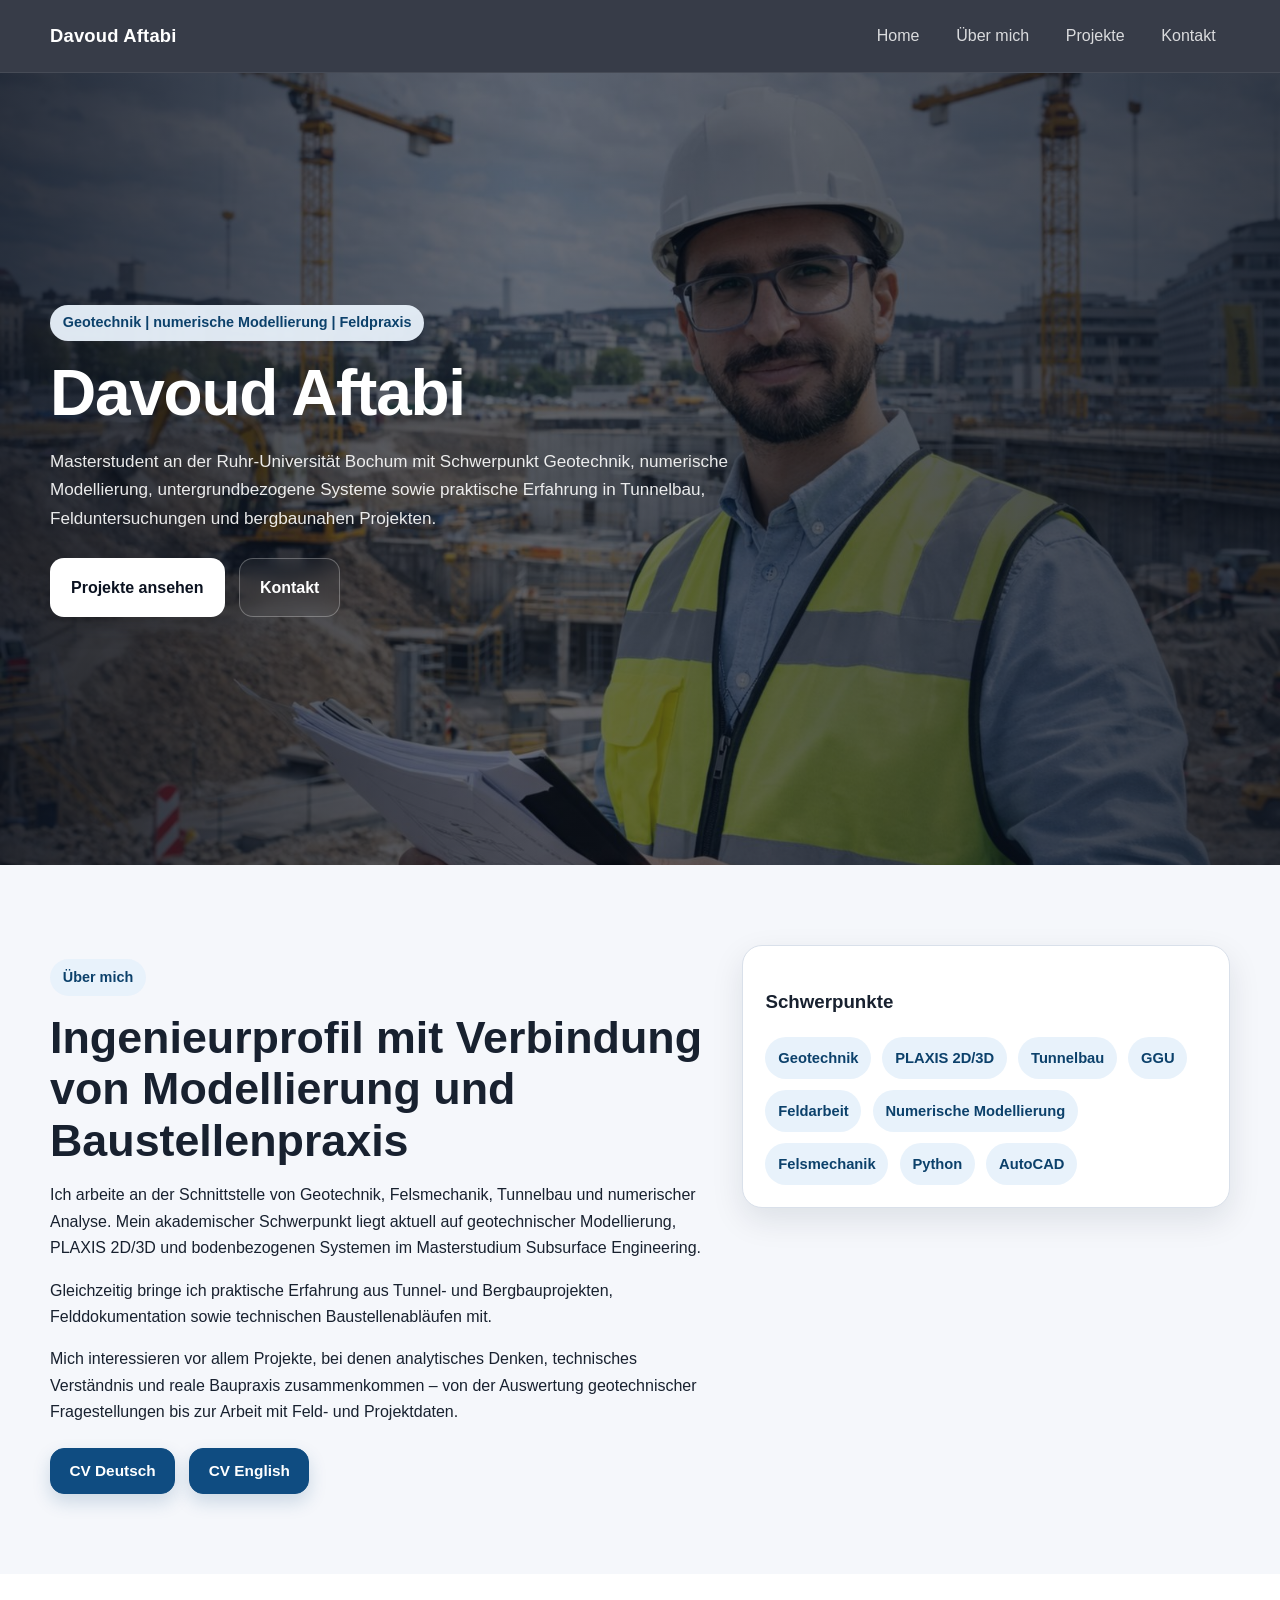
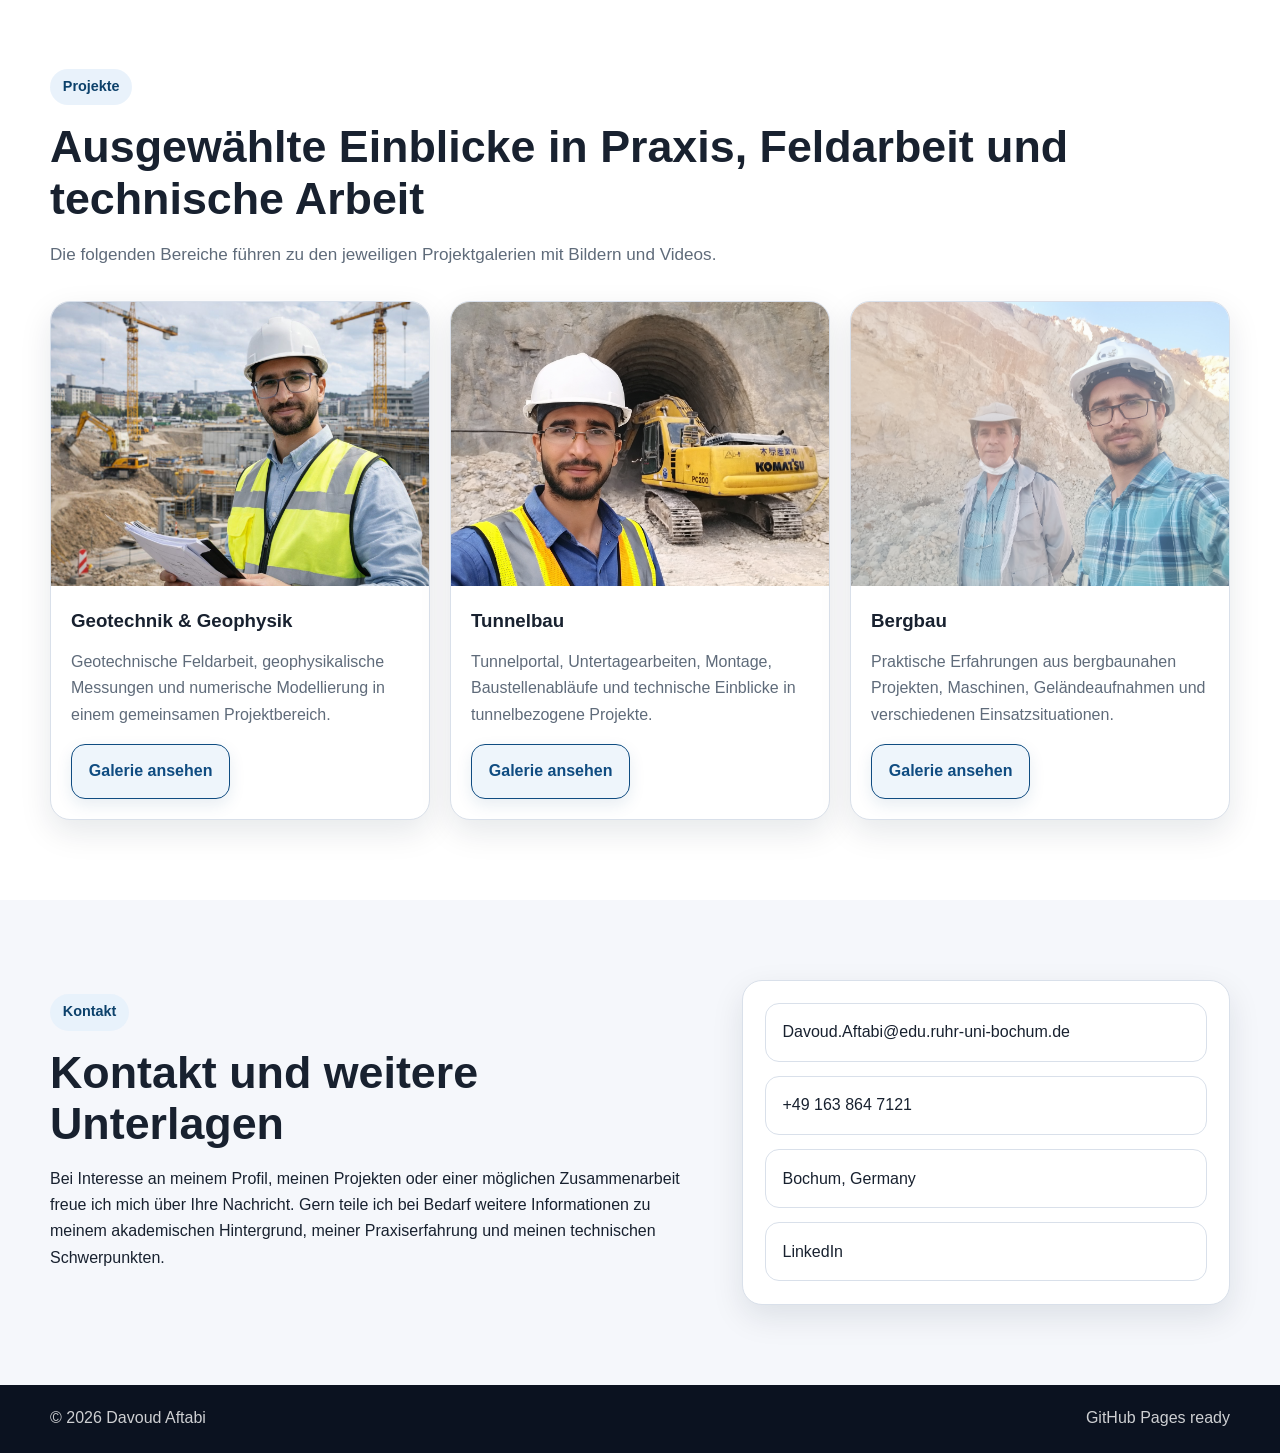
==== index.html @ d7c16910 "Update index.html" ====
<!DOCTYPE html>
<html lang="de">
<head>
  <meta charset="UTF-8" />
  <meta name="viewport" content="width=device-width, initial-scale=1.0" />
  <title>Davoud Aftabi | Geotechnik & Projekte</title>
  <meta name="description" content="Persönliche Website von Davoud Aftabi – Geotechnik, numerische Modellierung, Tunnelbau, Feldarbeit und Projekte." />
  <link rel="stylesheet" href="styles.css" />
</head>
<body>
  <header class="site-header">
    <div class="container nav-wrap">
      <a class="brand" href="#home">Davoud Aftabi</a>
      <nav class="nav">
        <a href="#home">Home</a>
        <a href="#about">Über mich</a>
        <a href="#projects">Projekte</a>
        <a href="#contact">Kontakt</a>
      </nav>
    </div>
  </header>

  <main>
    <section id="home" class="hero section">
      <div class="hero-media">
        <video autoplay muted loop playsinline class="hero-video" poster="assets/Images/Geotechnik/G1.jpg">
          <source src="assets/video/hero.mp4" type="video/mp4">
        </video>
        <div class="hero-overlay"></div>
      </div>

      <div class="container hero-grid">
        <div class="hero-content">
          <span class="eyebrow">Geotechnik | numerische Modellierung | Feldpraxis</span>
          <h1>Davoud Aftabi</h1>
          <p class="lead">
            Masterstudent an der Ruhr-Universität Bochum mit Schwerpunkt Geotechnik, numerische Modellierung,
            untergrundbezogene Systeme sowie praktische Erfahrung in Tunnelbau, Felduntersuchungen und bergbaunahen Projekten.
          </p>

          <div class="hero-actions">
            <a class="btn btn-primary" href="#projects">Projekte ansehen</a>
            <a class="btn btn-secondary" href="#contact">Kontakt</a>
          </div>
        </div>
      </div>
    </section>

    <section id="about" class="section muted-section">
      <div class="container two-col">
        <div>
          <p class="section-label">Über mich</p>
          <h2>Ingenieurprofil mit Verbindung von Modellierung und Baustellenpraxis</h2>
          <p>
            Ich arbeite an der Schnittstelle von Geotechnik, Felsmechanik, Tunnelbau und numerischer Analyse.
            Mein akademischer Schwerpunkt liegt aktuell auf geotechnischer Modellierung, PLAXIS 2D/3D und bodenbezogenen
            Systemen im Masterstudium Subsurface Engineering.
          </p>
          <p>
            Gleichzeitig bringe ich praktische Erfahrung aus Tunnel- und Bergbauprojekten, Felddokumentation sowie
            technischen Baustellenabläufen mit.
          </p>
          <p>
            Mich interessieren vor allem Projekte, bei denen analytisches Denken, technisches Verständnis und reale
            Baupraxis zusammenkommen – von der Auswertung geotechnischer Fragestellungen bis zur Arbeit mit Feld- und Projektdaten.
          </p>

          <div class="about-downloads">
            <a class="download-chip" href="assets/CV/Davoud_Aftabi_CV_DE.pdf" download>CV Deutsch</a>
            <a class="download-chip" href="assets/CV/Davoud_Aftabi_CV_EN.pdf" download>CV English</a>
          </div>
        </div>

        <div class="info-card">
          <h3>Schwerpunkte</h3>
          <div class="tags">
            <span>Geotechnik</span>
            <span>PLAXIS 2D/3D</span>
            <span>Tunnelbau</span>
            <span>GGU</span>
            <span>Feldarbeit</span>
            <span>Numerische Modellierung</span>
            <span>Felsmechanik</span>
            <span>Python</span>
            <span>AutoCAD</span>
          </div>
        </div>
      </div>
    </section>

    <section id="projects" class="section">
      <div class="container">
        <p class="section-label">Projekte</p>
        <h2>Ausgewählte Einblicke in Praxis, Feldarbeit und technische Arbeit</h2>
        <p class="section-intro">
          Die folgenden Bereiche führen zu den jeweiligen Projektgalerien mit Bildern und Videos.
        </p>

        <div class="project-grid">
          <article class="project-card">
            <img src="assets/Images/Geotechnik/G1.jpg" alt="Geotechnik und geophysikalische Feldarbeit" />
            <div class="project-body">
              <h3>Geotechnik & Geophysik</h3>
              <p>
                Geotechnische Feldarbeit, geophysikalische Messungen und numerische Modellierung
                in einem gemeinsamen Projektbereich.
              </p>
              <a class="project-link-btn" href="gallery-geotechnik.html">Galerie ansehen</a>
            </div>
          </article>

          <article class="project-card">
            <img src="assets/Images/Tunnel/T0.jpg" alt="Tunnel- und Baustellenpraxis" />
            <div class="project-body">
              <h3>Tunnelbau</h3>
              <p>
                Tunnelportal, Untertagearbeiten, Montage, Baustellenabläufe
                und technische Einblicke in tunnelbezogene Projekte.
              </p>
              <a class="project-link-btn" href="gallery-tunnel.html">Galerie ansehen</a>
            </div>
          </article>

          <article class="project-card">
            <img src="assets/Images/Mining/M1.jpg" alt="Bergbauprojekte und Tagebau" />
            <div class="project-body">
              <h3>Bergbau</h3>
              <p>
                Praktische Erfahrungen aus bergbaunahen Projekten, Maschinen,
                Geländeaufnahmen und verschiedenen Einsatzsituationen.
              </p>
              <a class="project-link-btn" href="gallery-mining.html">Galerie ansehen</a>
            </div>
          </article>
        </div>
      </div>
    </section>

    <section id="contact" class="section muted-section">
      <div class="container contact-grid">
        <div>
          <p class="section-label">Kontakt</p>
          <h2>Kontakt und weitere Unterlagen</h2>
          <p>
            Bei Interesse an meinem Profil, meinen Projekten oder einer möglichen Zusammenarbeit freue ich mich über Ihre Nachricht.
            Gern teile ich bei Bedarf weitere Informationen zu meinem akademischen Hintergrund, meiner Praxiserfahrung
            und meinen technischen Schwerpunkten.
          </p>
        </div>

        <div class="contact-card">
          <a href="mailto:Davoud.Aftabi@edu.ruhr-uni-bochum.de">Davoud.Aftabi@edu.ruhr-uni-bochum.de</a>
          <a href="tel:+491638647121">+49 163 864 7121</a>
          <span>Bochum, Germany</span>
          <a href="https://www.linkedin.com/in/davoud-aftabi-1449a4250/" target="_blank" rel="noopener noreferrer">LinkedIn</a>
        </div>
      </div>
    </section>
  </main>

  <footer class="site-footer">
    <div class="container footer-wrap">
      <span>© 2026 Davoud Aftabi</span>
      <span>GitHub Pages ready</span>
    </div>
  </footer>
</body>
</html>
---- styles.css ----
:root {
  --bg: #0b1220;
  --surface: #ffffff;
  --surface-2: #f5f7fb;
  --text: #18212f;
  --muted: #5f6b7a;
  --line: #d9e0ea;
  --primary: #125a94;
  --primary-dark: #0c416b;
  --accent: #e8f2fb;
  --shadow: 0 12px 32px rgba(14, 29, 52, 0.10);
  --radius: 20px;
  --max: 1180px;
}

* {
  box-sizing: border-box;
}

html {
  scroll-behavior: smooth;
}

body {
  margin: 0;
  font-family: Arial, Helvetica, sans-serif;
  color: var(--text);
  background: #ffffff;
  line-height: 1.65;
}

a {
  text-decoration: none;
  color: inherit;
}

img,
video {
  display: block;
  width: 100%;
  height: auto;
}

.container {
  width: min(var(--max), calc(100% - 2rem));
  margin: 0 auto;
}

.section {
  padding: 5rem 0;
}

/* Header */
.site-header {
  position: sticky;
  top: 0;
  z-index: 100;
  background: rgba(11, 18, 32, 0.82);
  backdrop-filter: blur(10px);
  border-bottom: 1px solid rgba(255, 255, 255, 0.08);
}

.nav-wrap {
  min-height: 72px;
  display: flex;
  align-items: center;
  justify-content: space-between;
  gap: 1rem;
}

.brand {
  color: #ffffff;
  font-weight: 700;
  font-size: 1.15rem;
  letter-spacing: 0.2px;
}

.nav {
  display: flex;
  gap: 0.5rem;
  flex-wrap: wrap;
}

.nav a {
  color: rgba(255, 255, 255, 0.82);
  padding: 0.6rem 0.9rem;
  border-radius: 999px;
  transition: 0.2s ease;
}

.nav a:hover {
  background: rgba(255, 255, 255, 0.12);
  color: #fff;
}

/* Hero */
.hero {
  position: relative;
  min-height: 88vh;
  display: flex;
  align-items: center;
  overflow: hidden;
  color: #fff;
  background: #0b1220;
}

.hero-media {
  position: absolute;
  inset: 0;
  z-index: 0;
}

.hero-video {
  width: 100%;
  height: 100%;
  object-fit: cover;
}

.hero-overlay {
  position: absolute;
  inset: 0;
  background: linear-gradient(
    90deg,
    rgba(7, 14, 27, 0.82) 0%,
    rgba(7, 14, 27, 0.58) 42%,
    rgba(7, 14, 27, 0.78) 100%
  );
}

.hero-grid {
  position: relative;
  z-index: 2;
  display: grid;
  grid-template-columns: minmax(0, 760px);
  gap: 2rem;
  align-items: center;
  padding: 5rem 0;
}

.hero-content {
  max-width: 760px;
}

.eyebrow,
.section-label {
  display: inline-block;
  margin-bottom: 1rem;
  padding: 0.4rem 0.8rem;
  border-radius: 999px;
  background: rgba(232, 242, 251, 0.95);
  color: var(--primary-dark);
  font-size: 0.9rem;
  font-weight: 700;
}

.hero h1,
.section h2 {
  margin: 0 0 1rem;
  line-height: 1.15;
}

.hero h1 {
  font-size: clamp(2.4rem, 5vw, 4.4rem);
  letter-spacing: -0.02em;
}

.section h2 {
  font-size: clamp(1.8rem, 4vw, 2.8rem);
}

.lead,
.section-intro {
  font-size: 1.07rem;
  max-width: 760px;
}

.hero .lead {
  color: rgba(255, 255, 255, 0.9);
  max-width: 720px;
}

.hero-actions {
  display: flex;
  gap: 0.9rem;
  flex-wrap: wrap;
  margin: 1.6rem 0 1rem;
}

.btn {
  display: inline-flex;
  align-items: center;
  justify-content: center;
  padding: 0.95rem 1.25rem;
  border-radius: 14px;
  font-weight: 700;
  border: 1px solid transparent;
  transition: 0.22s ease;
}

.btn-primary {
  background: #fff;
  color: var(--bg);
  box-shadow: 0 8px 24px rgba(0, 0, 0, 0.18);
}

.btn-primary:hover {
  transform: translateY(-1px);
}

.btn-secondary {
  background: rgba(255, 255, 255, 0.04);
  color: #fff;
  border-color: rgba(255, 255, 255, 0.28);
  backdrop-filter: blur(8px);
}

.btn-secondary:hover {
  background: rgba(255, 255, 255, 0.12);
}

/* About downloads */
.about-downloads {
  display: flex;
  gap: 0.9rem;
  flex-wrap: wrap;
  margin-top: 1.4rem;
}

.download-chip {
  display: inline-flex;
  align-items: center;
  justify-content: center;
  padding: 0.9rem 1.15rem;
  border-radius: 14px;
  border: 1px solid #0f4c81;
  background: #0f4c81;
  color: #ffffff;
  font-weight: 700;
  font-size: 0.96rem;
  line-height: 1;
  transition: 0.22s ease;
  box-shadow: 0 8px 18px rgba(15, 76, 129, 0.18);
}

.download-chip:hover {
  background: #0b3559;
  border-color: #0b3559;
  color: #ffffff;
  transform: translateY(-1px);
}

/* Shared cards */
.info-card,
.project-card,
.contact-card,
.gallery-page-grid figure {
  background: var(--surface);
  border: 1px solid var(--line);
  border-radius: var(--radius);
  box-shadow: var(--shadow);
}

/* Content sections */
.muted-section {
  background: var(--surface-2);
}

.two-col,
.contact-grid {
  display: grid;
  grid-template-columns: 1.15fr 0.85fr;
  gap: 2rem;
  align-items: start;
}

.info-card,
.contact-card {
  padding: 1.4rem;
}

.section-intro {
  color: var(--muted);
}

.tags {
  display: flex;
  flex-wrap: wrap;
  gap: 0.7rem;
  margin-top: 1rem;
}

.tags span {
  padding: 0.55rem 0.8rem;
  background: var(--accent);
  color: var(--primary-dark);
  border-radius: 999px;
  font-weight: 700;
  font-size: 0.92rem;
}

/* Projects */
.project-grid {
  display: grid;
  grid-template-columns: repeat(3, 1fr);
  gap: 1.25rem;
  margin-top: 2rem;
}

.project-card {
  overflow: hidden;
}

.project-card img {
  aspect-ratio: 4 / 3;
  object-fit: cover;
}

.project-body {
  padding: 1.25rem;
}

.project-body h3 {
  margin: 0 0 0.75rem;
}

.project-body p {
  margin: 0 0 1rem;
  color: var(--muted);
}

.project-link-btn {
  display: inline-flex;
  align-items: center;
  justify-content: center;
  min-width: 150px;
  padding: 0.82rem 1.05rem;
  border-radius: 14px;
  border: 1px solid #0f4c81;
  background: #eef5fb;
  color: #0f4c81;
  font-weight: 700;
  transition: 0.22s ease;
  box-shadow: 0 6px 16px rgba(15, 76, 129, 0.10);
}

.project-link-btn:hover {
  background: #0f4c81;
  color: #ffffff;
  border-color: #0f4c81;
  transform: translateY(-1px);
}

/* Gallery pages */
.gallery-page-header {
  padding: 3rem 0 1.5rem;
}

.gallery-page-header h2 {
  margin-bottom: 0.8rem;
}

.gallery-page-header > p {
  color: var(--muted);
  max-width: 900px;
  margin-bottom: 1.5rem;
}

.back-link {
  display: inline-flex;
  align-items: center;
  margin-bottom: 1rem;
  color: var(--primary);
  font-weight: 700;
}

.gallery-top-layout {
  display: grid;
  grid-template-columns: 1.05fr 0.95fr;
  gap: 1.5rem;
  align-items: stretch;
  margin-top: 1.5rem;
}

.gallery-intro-text {
  background: linear-gradient(180deg, #ffffff 0%, #fbfdff 100%);
  border: 1px solid var(--line);
  border-radius: 20px;
  box-shadow: var(--shadow);
  padding: 1.45rem 1.5rem;
  display: flex;
  flex-direction: column;
  justify-content: center;
}

.gallery-intro-text p {
  margin: 0 0 1rem;
  color: #445166;
  text-align: justify;
  line-height: 1.8;
}

.gallery-intro-text p:last-child {
  margin-bottom: 0;
}

.gallery-page-grid {
  display: grid;
  grid-template-columns: repeat(4, 1fr);
  gap: 1rem;
  padding-bottom: 4rem;
  margin-top: 2rem;
}

.gallery-page-grid figure {
  margin: 0;
  overflow: hidden;
}

.gallery-page-grid img {
  width: 100%;
  aspect-ratio: 4 / 3;
  object-fit: cover;
  display: block;
}

.gallery-page-grid figcaption {
  padding: 0.8rem 0.95rem;
  font-size: 0.94rem;
  color: var(--muted);
}

/* Project videos */
.project-video-wrap {
  margin-top: 0;
}

.project-video-box {
  width: 100%;
  max-width: none;
  margin: 0;
  border-radius: 20px;
  overflow: hidden;
  border: 1px solid var(--line);
  box-shadow: var(--shadow);
  background: #000;
  aspect-ratio: 16 / 9;
  display: flex;
  align-items: center;
  justify-content: center;
}

.project-video-box video {
  width: 100%;
  height: 100%;
  object-fit: contain;
  background: #000;
  display: block;
}

/* Contact */
.contact-card {
  display: grid;
  gap: 0.9rem;
}

.contact-card a,
.contact-card span {
  padding: 0.95rem 1rem;
  border: 1px solid var(--line);
  border-radius: 14px;
  background: #fff;
}

.contact-card a:hover {
  border-color: #bfd0e3;
  background: #f9fbfe;
}

/* Footer */
.site-footer {
  background: var(--bg);
  color: rgba(255, 255, 255, 0.8);
  padding: 1.3rem 0;
}

.footer-wrap {
  display: flex;
  justify-content: space-between;
  gap: 1rem;
  flex-wrap: wrap;
}

/* Responsive */
@media (max-width: 1000px) {
  .project-grid,
  .gallery-page-grid {
    grid-template-columns: 1fr 1fr;
  }

  .two-col,
  .contact-grid,
  .gallery-top-layout {
    grid-template-columns: 1fr;
  }

  .hero {
    min-height: 78vh;
  }
}

@media (max-width: 700px) {
  .nav-wrap {
    padding: 0.8rem 0;
    flex-direction: column;
    align-items: flex-start;
  }

  .nav {
    width: 100%;
  }

  .project-grid,
  .gallery-page-grid {
    grid-template-columns: 1fr;
  }

  .section {
    padding: 4rem 0;
  }

  .hero-grid {
    padding: 4rem 0;
  }

  .hero h1 {
    font-size: clamp(2rem, 9vw, 3rem);
  }

  .btn,
  .download-chip,
  .project-link-btn {
    width: 100%;
  }

  .gallery-intro-text {
    padding: 1.15rem 1.1rem;
  }
}
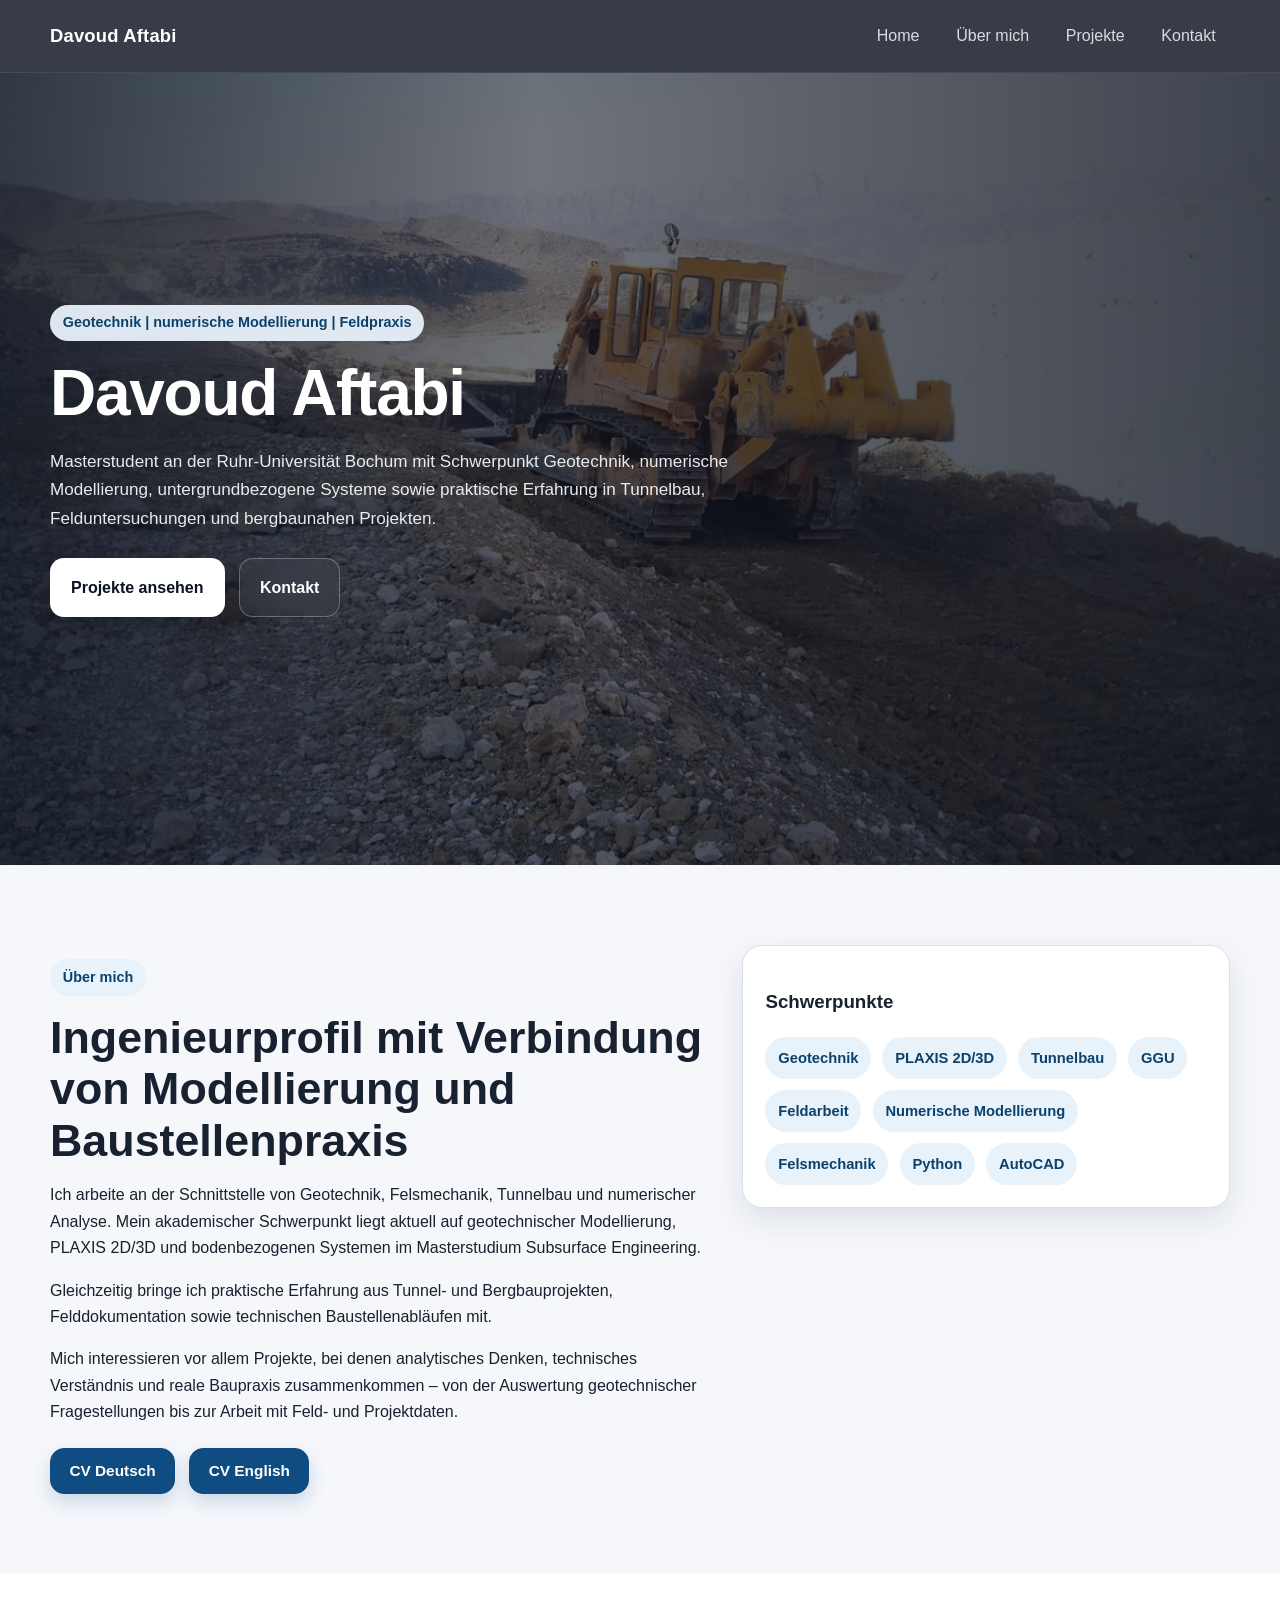
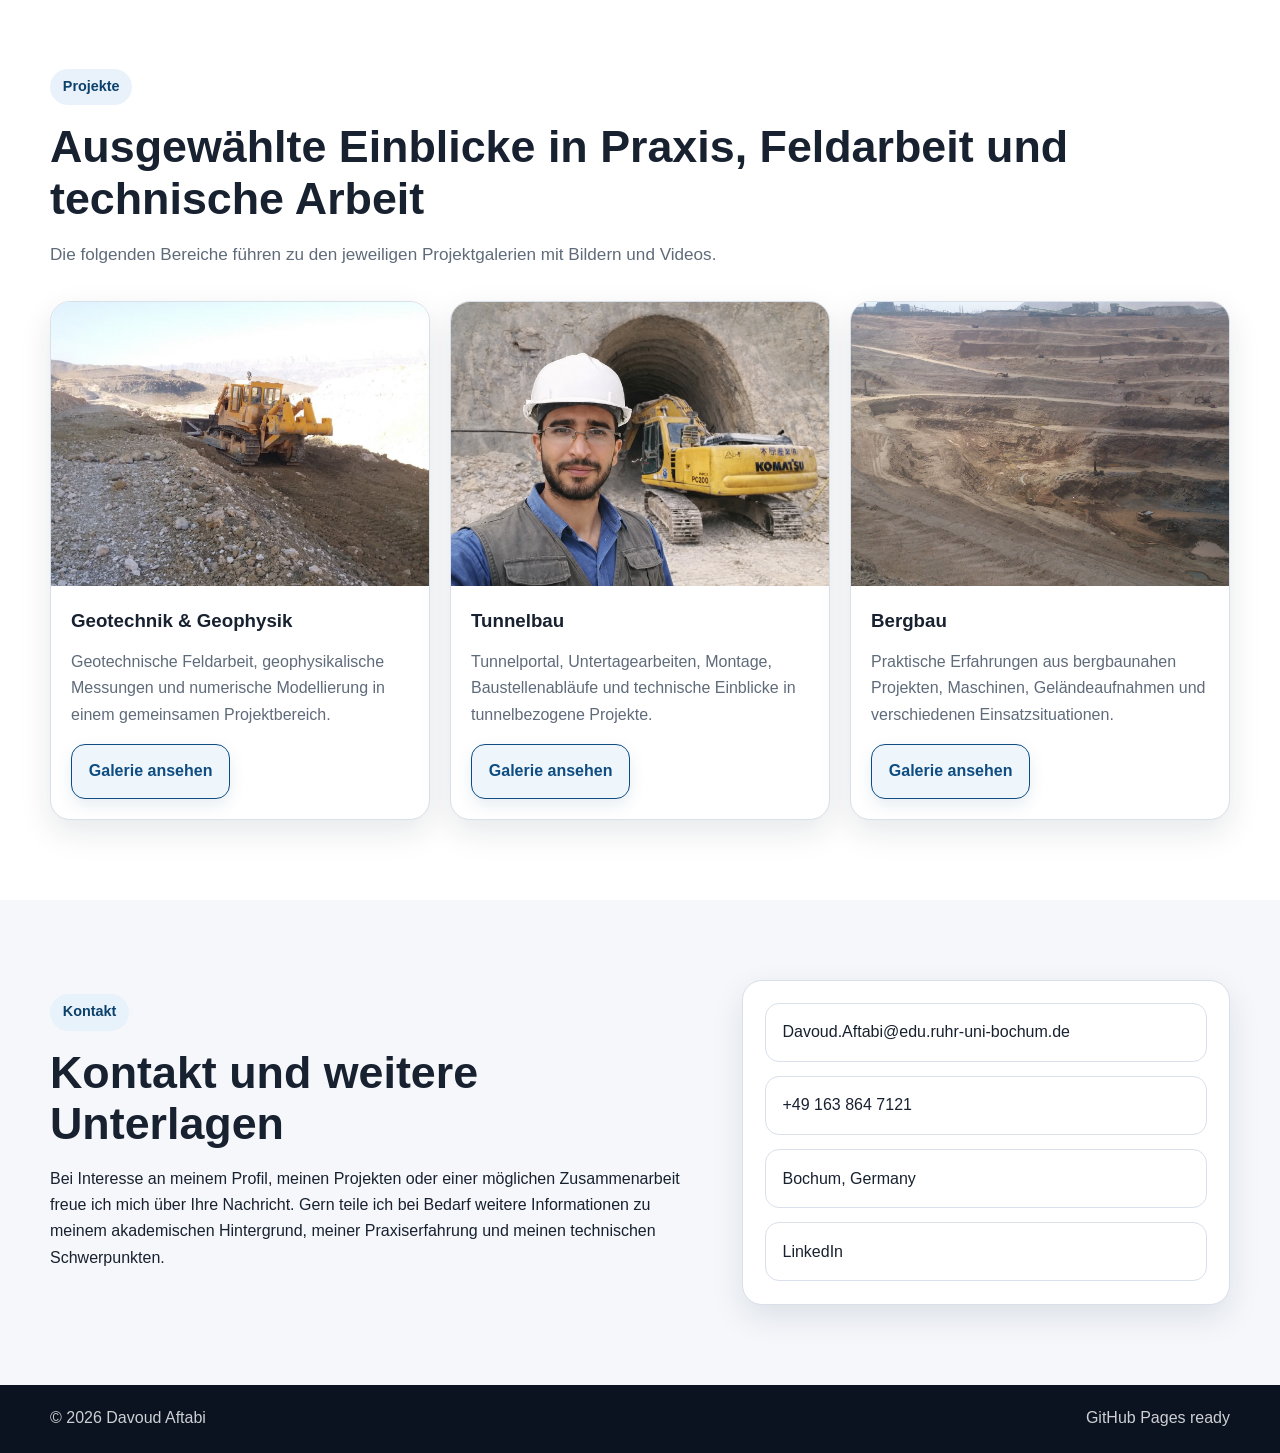
==== commit 83ce7c04: "Update index.html" ====
--- a/index.html
+++ b/index.html
@@ -6,6 +6,16 @@
   <title>Davoud Aftabi | Geotechnik & Projekte</title>
   <meta name="description" content="Persönliche Website von Davoud Aftabi – Geotechnik, numerische Modellierung, Tunnelbau, Feldarbeit und Projekte." />
   <link rel="stylesheet" href="styles.css" />
+  
+  <!-- Google tag (gtag.js) -->
+<script async src="https://www.googletagmanager.com/gtag/js?id=G-QDN2ZKGXJ7"></script>
+<script>
+  window.dataLayer = window.dataLayer || [];
+  function gtag(){dataLayer.push(arguments);}
+  gtag('js', new Date());
+
+  gtag('config', 'G-QDN2ZKGXJ7');
+</script>
 </head>
 <body>
   <header class="site-header">
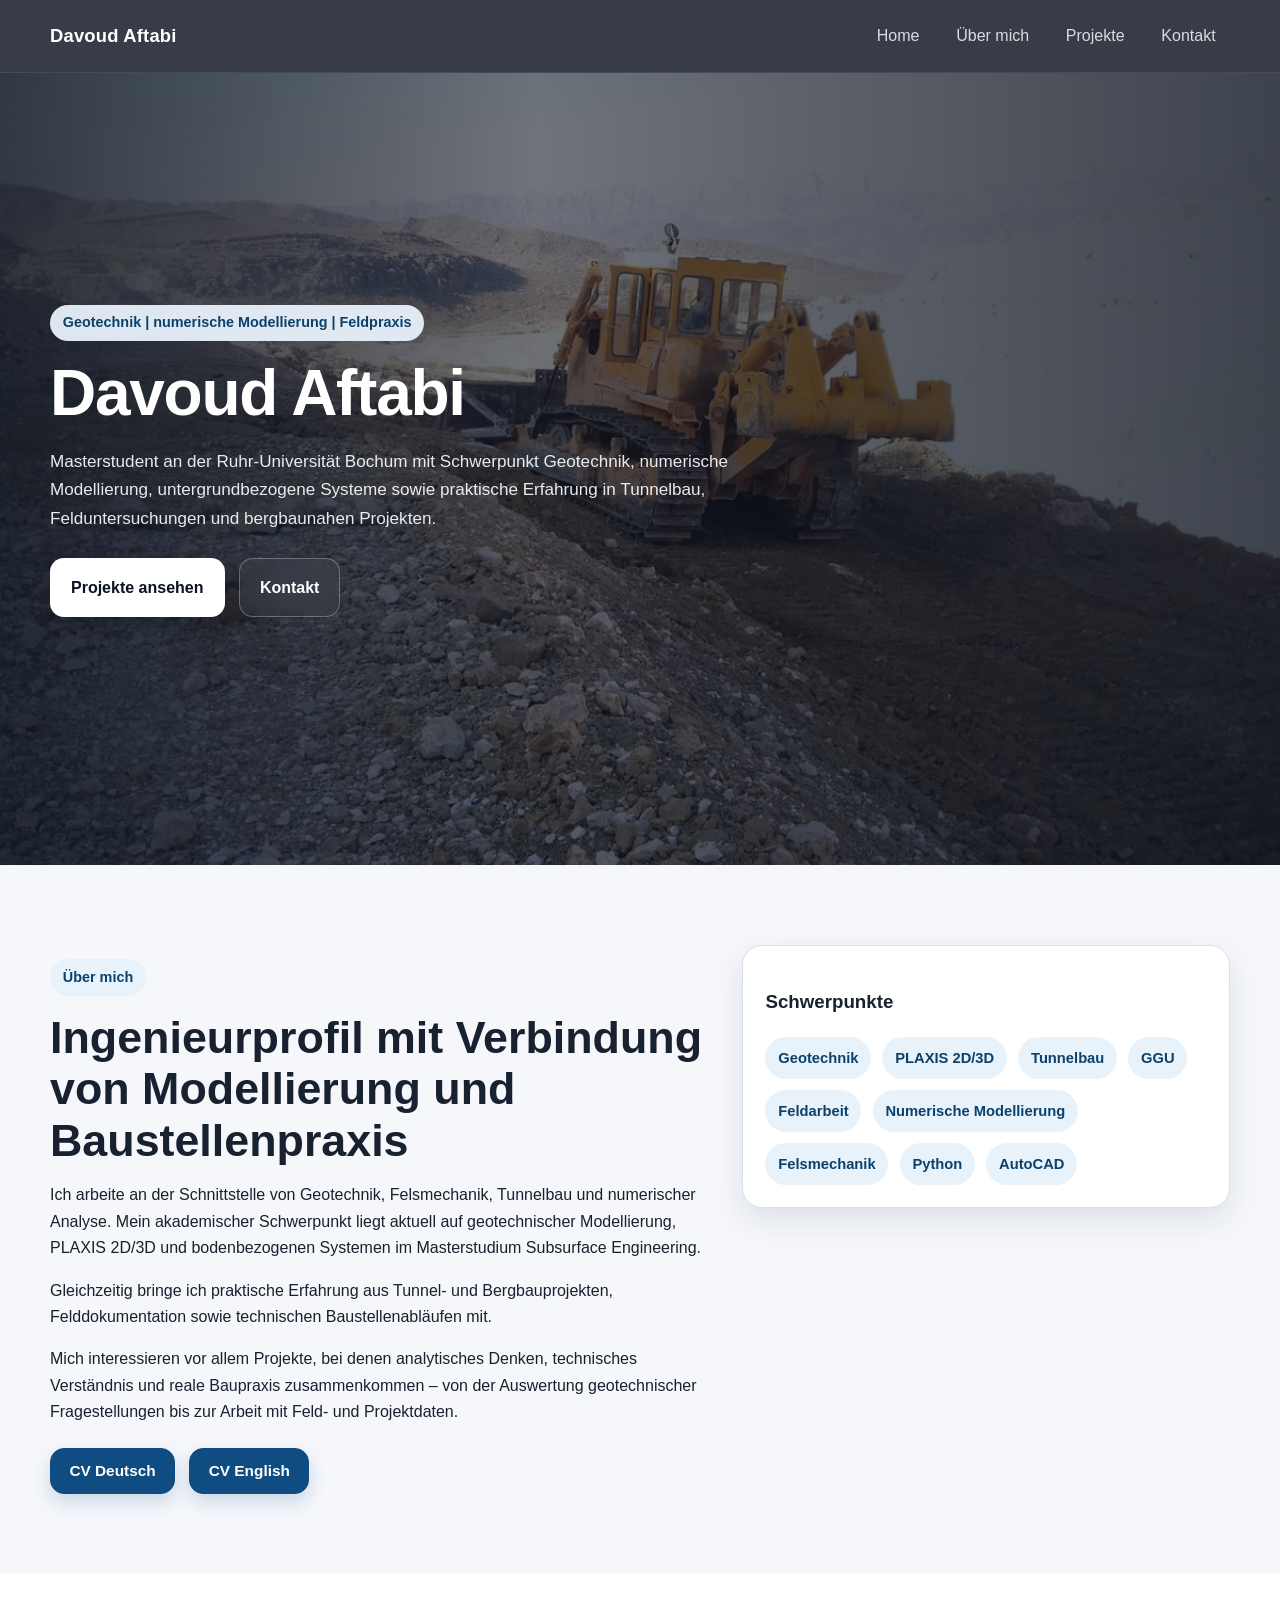
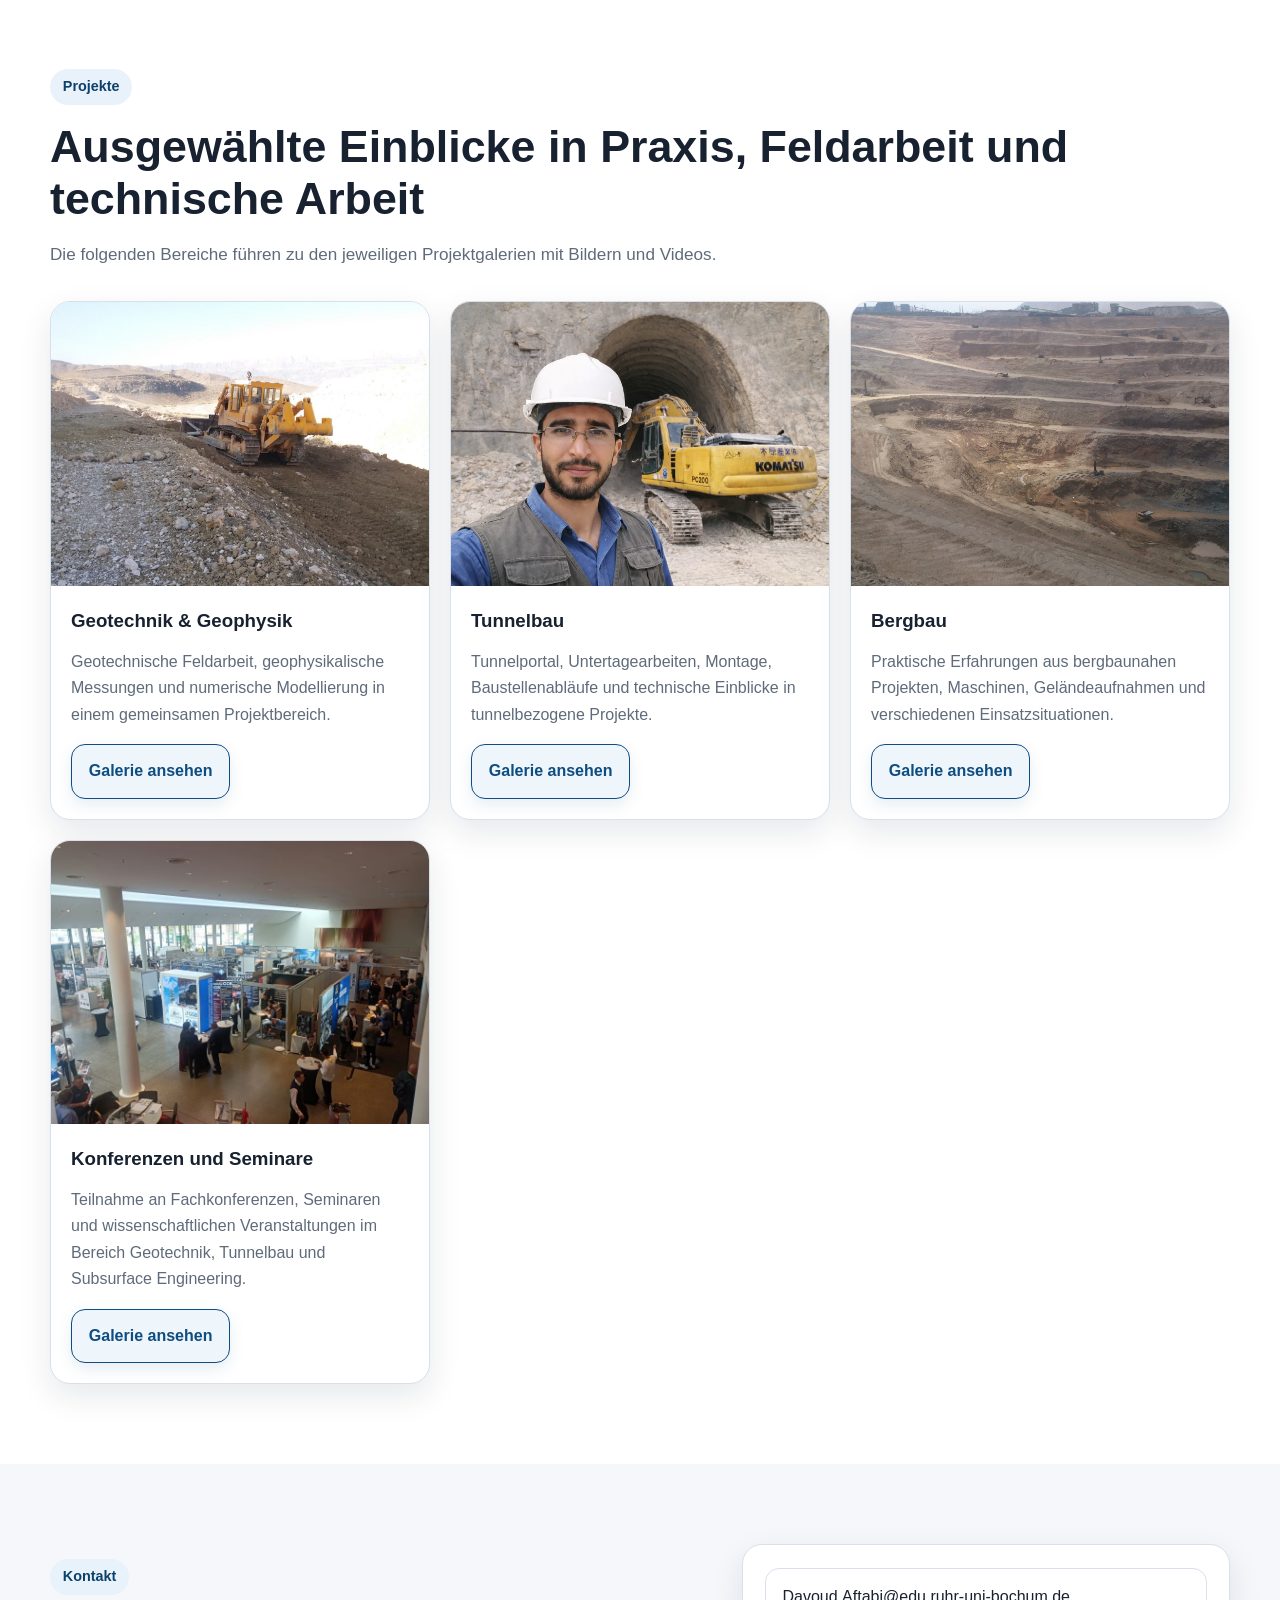
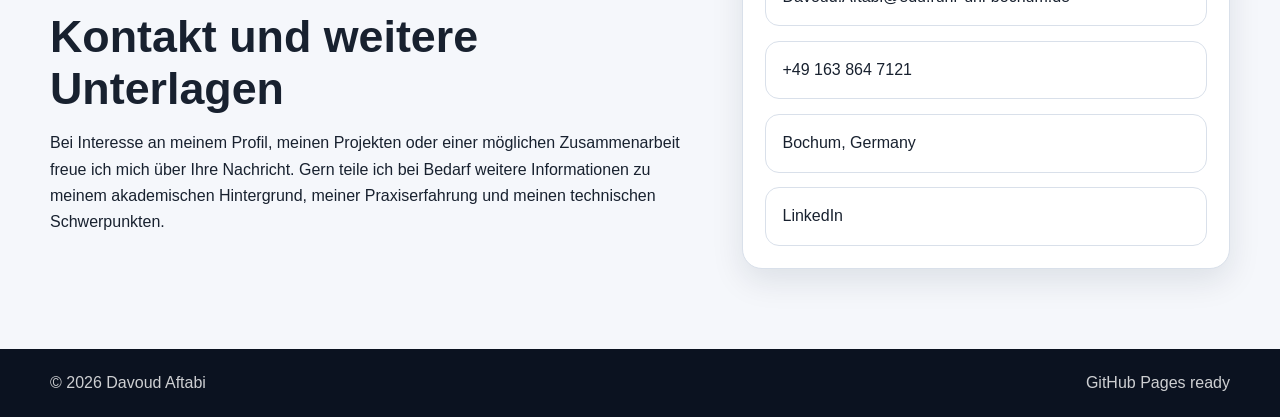
==== commit 84ae11bd: "Update index.html" ====
--- a/index.html
+++ b/index.html
@@ -76,8 +76,8 @@
           </p>
 
           <div class="about-downloads">
-            <a class="download-chip" href="assets/CV/Davoud_Aftabi_CV_DE.pdf" download>CV Deutsch</a>
-            <a class="download-chip" href="assets/CV/Davoud_Aftabi_CV_EN.pdf" download>CV English</a>
+            <a class="download-chip" href="assets/CV/Davoud Aftabi_CV_DE.pdf" download>CV Deutsch</a>
+            <a class="download-chip" href="assets/CV/Davoud Aftabi_CV_EN.pdf" download>CV English</a>
           </div>
         </div>
 
@@ -142,10 +142,19 @@
               <a class="project-link-btn" href="gallery-mining.html">Galerie ansehen</a>
             </div>
           </article>
+         
+          <article class="project-card">
+              <img src="assets/Images/Conferences/Wu2.jpg" alt="Konferenzen und Seminare">
+              <div class="project-body">
+                <h3>Konferenzen und Seminare</h3>
+                <p>Teilnahme an Fachkonferenzen, Seminaren und wissenschaftlichen Veranstaltungen im Bereich Geotechnik, Tunnelbau und Subsurface Engineering.</p>
+                  <a class="project-link-btn" href="gallery-conferences.html">Galerie ansehen</a>
+              </div>
+          </article>
         </div>
       </div>
     </section>
-
+    
     <section id="contact" class="section muted-section">
       <div class="container contact-grid">
         <div>
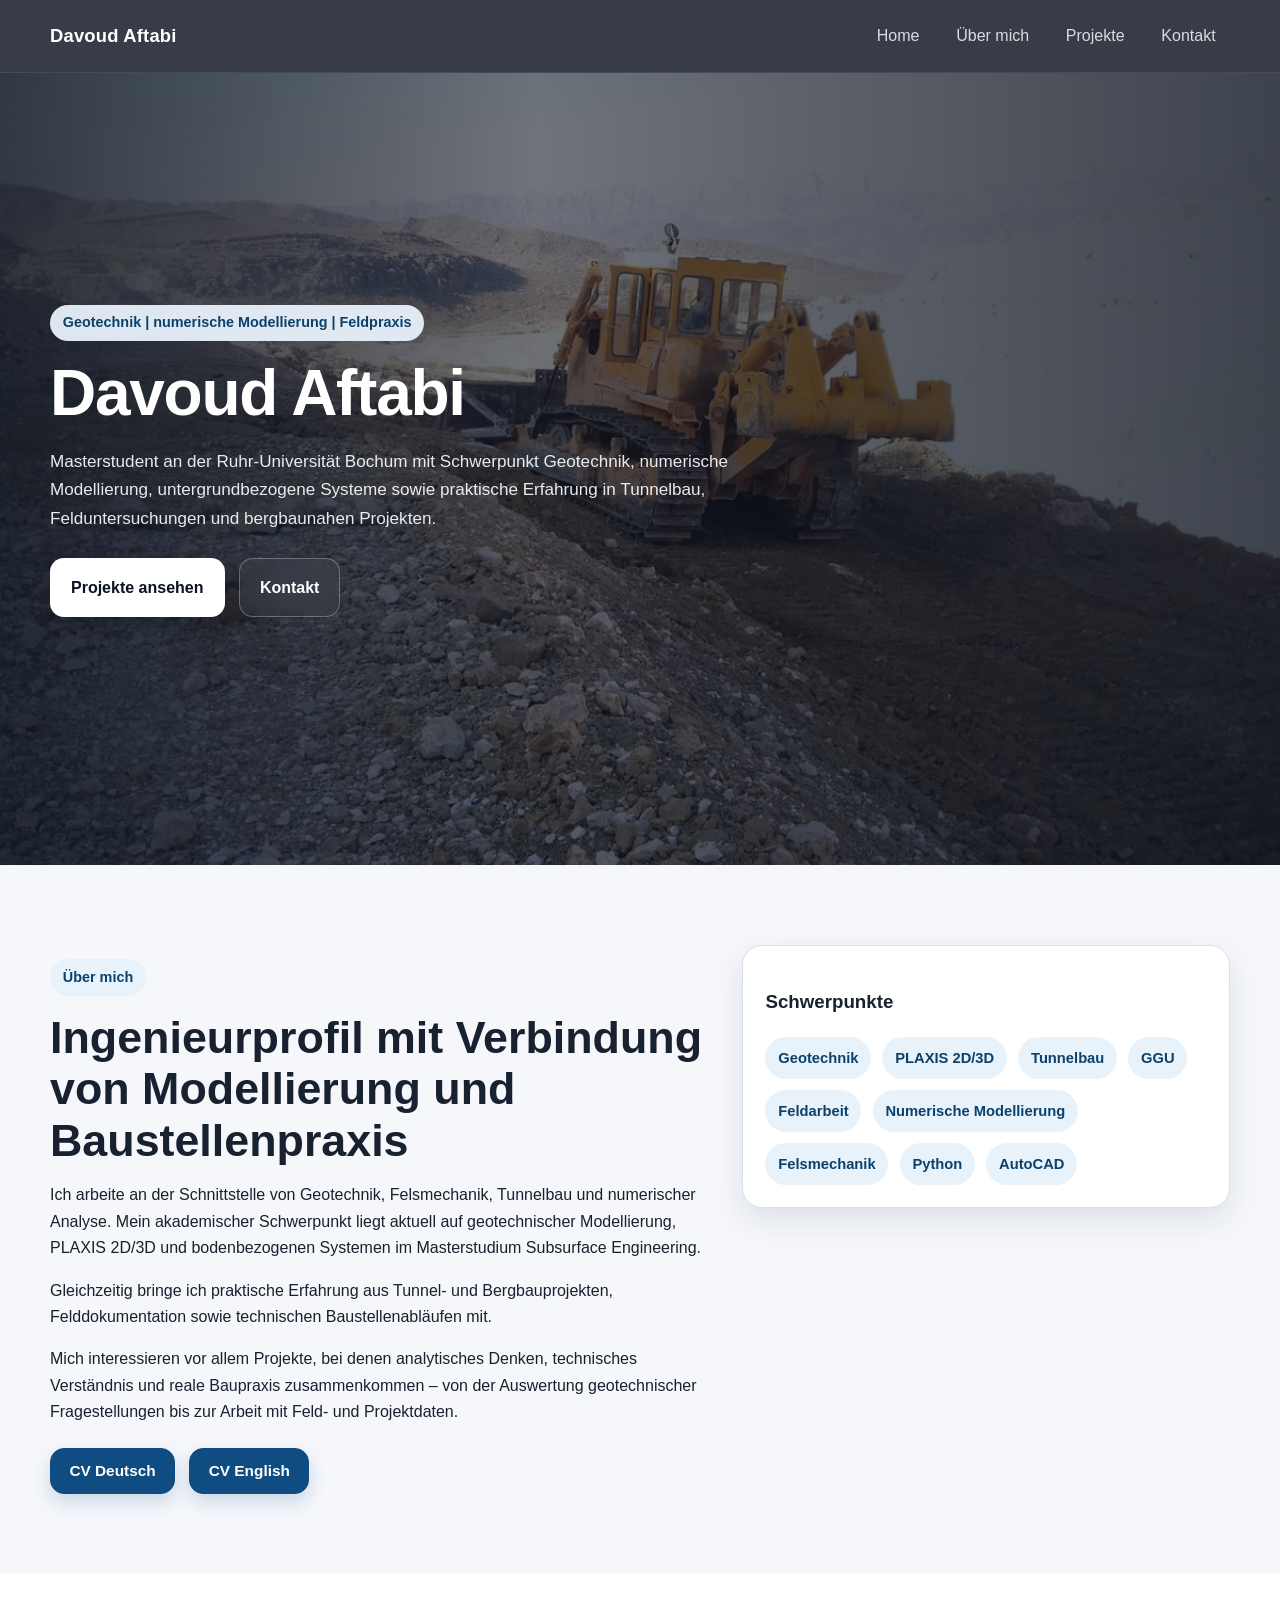
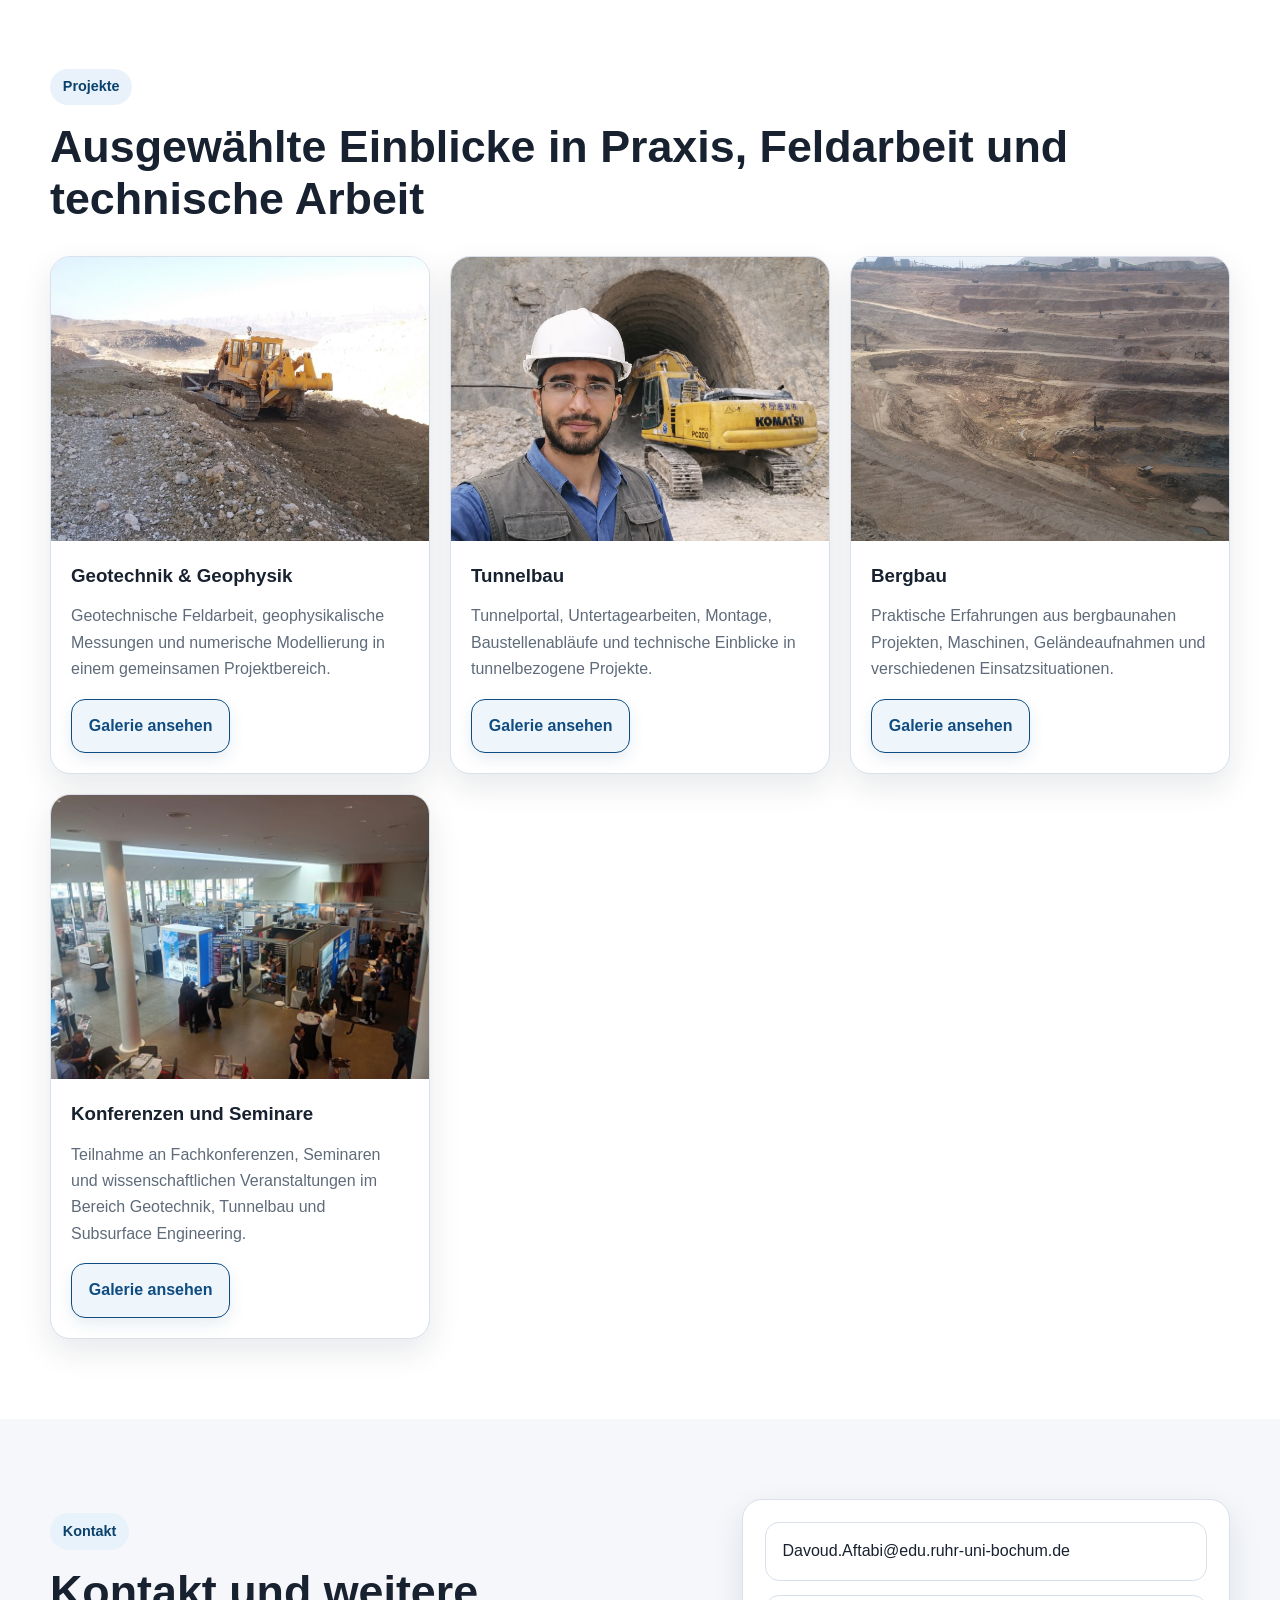
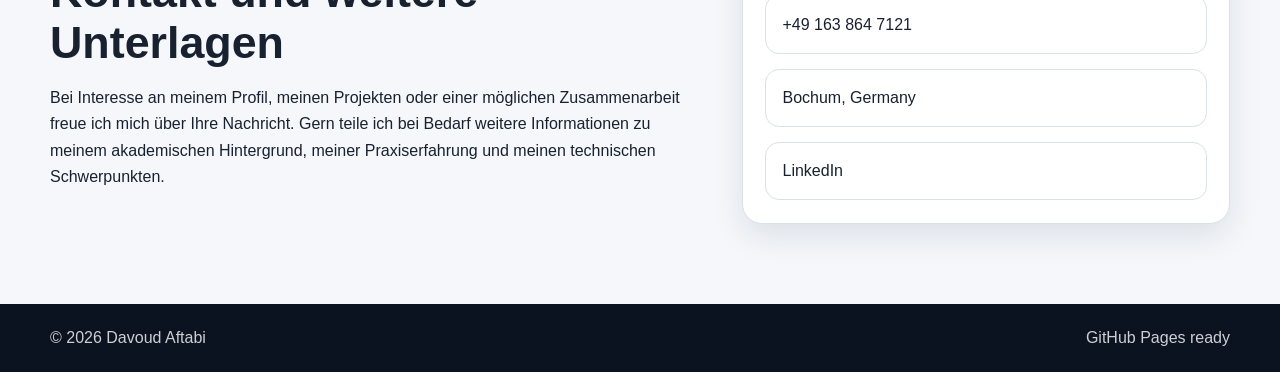
==== commit d87de74a: "Update index.html" ====
--- a/index.html
+++ b/index.html
@@ -103,7 +103,6 @@
         <p class="section-label">Projekte</p>
         <h2>Ausgewählte Einblicke in Praxis, Feldarbeit und technische Arbeit</h2>
         <p class="section-intro">
-          Die folgenden Bereiche führen zu den jeweiligen Projektgalerien mit Bildern und Videos.
         </p>
 
         <div class="project-grid">
--- a/styles.css
+++ b/styles.css
@@ -546,3 +546,219 @@
     padding: 1.15rem 1.1rem;
   }
 }
+/* Conferences and seminars */
+.conference-section {
+  display: grid;
+  gap: 2rem;
+  padding-bottom: 4rem;
+}
+
+.conference-card {
+  background: var(--surface);
+  border: 1px solid var(--line);
+  border-radius: var(--radius);
+  box-shadow: var(--shadow);
+  overflow: hidden;
+}
+
+.conference-content {
+  padding: 1.6rem;
+}
+
+.conference-date {
+  display: inline-block;
+  margin-bottom: 0.8rem;
+  color: var(--primary-dark);
+  font-weight: 700;
+  font-size: 0.95rem;
+}
+
+.conference-content h3 {
+  margin: 0 0 1rem;
+  font-size: 1.5rem;
+}
+
+.conference-content p {
+  color: #445166;
+  text-align: justify;
+  line-height: 1.8;
+  margin: 0 0 1rem;
+}
+
+.conference-link {
+  display: inline-flex;
+  align-items: center;
+  justify-content: center;
+  margin-top: 0.5rem;
+  padding: 0.82rem 1.05rem;
+  border-radius: 14px;
+  border: 1px solid #0f4c81;
+  background: #eef5fb;
+  color: #0f4c81;
+  font-weight: 700;
+  transition: 0.22s ease;
+  box-shadow: 0 6px 16px rgba(15, 76, 129, 0.10);
+}
+
+.conference-link:hover {
+  background: #0f4c81;
+  color: #ffffff;
+  border-color: #0f4c81;
+  transform: translateY(-1px);
+}
+
+.conference-gallery {
+  display: grid;
+  grid-template-columns: repeat(3, 1fr);
+  gap: 1rem;
+  padding: 0 1.6rem 1.6rem;
+}
+
+.conference-gallery figure {
+  margin: 0;
+  overflow: hidden;
+  background: var(--surface);
+  border: 1px solid var(--line);
+  border-radius: 16px;
+}
+
+.conference-gallery img {
+  width: 100%;
+  aspect-ratio: 4 / 3;
+  object-fit: cover;
+  display: block;
+}
+
+.conference-gallery figcaption {
+  padding: 0.75rem 0.9rem;
+  color: var(--muted);
+  font-size: 0.92rem;
+}
+
+@media (max-width: 1000px) {
+  .conference-gallery {
+    grid-template-columns: repeat(2, 1fr);
+  }
+}
+
+@media (max-width: 700px) {
+  .conference-content {
+    padding: 1.2rem;
+  }
+
+  .conference-gallery {
+    grid-template-columns: 1fr;
+    padding: 0 1.2rem 1.2rem;
+  }
+
+  .conference-link {
+    width: 100%;
+  }
+}
+/* Image lightbox for galleries */
+.gallery-page-grid img,
+.conference-gallery img {
+  cursor: zoom-in;
+}
+
+.image-lightbox {
+  display: none;
+  position: fixed;
+  z-index: 9999;
+  inset: 0;
+  background: rgba(5, 10, 20, 0.88);
+  align-items: center;
+  justify-content: center;
+  padding: 2rem;
+}
+
+.image-lightbox.active {
+  display: flex;
+}
+
+.image-lightbox img {
+  max-width: 74vw;
+  max-height: 82vh;
+  object-fit: contain;
+  border-radius: 14px;
+  box-shadow: 0 18px 60px rgba(0, 0, 0, 0.45);
+  background: #ffffff;
+}
+
+.image-lightbox-close {
+  position: fixed;
+  top: 1.2rem;
+  right: 1.6rem;
+  font-size: 2.4rem;
+  color: #ffffff;
+  cursor: pointer;
+  font-weight: 300;
+  line-height: 1;
+  z-index: 10001;
+}
+
+.image-lightbox-close:hover {
+  color: #dbeafe;
+}
+
+.image-lightbox-nav {
+  position: fixed;
+  top: 50%;
+  transform: translateY(-50%);
+  width: 48px;
+  height: 48px;
+  border: none;
+  border-radius: 50%;
+  background: rgba(255, 255, 255, 0.18);
+  color: #ffffff;
+  font-size: 2rem;
+  cursor: pointer;
+  z-index: 10001;
+  display: flex;
+  align-items: center;
+  justify-content: center;
+  transition: 0.2s ease;
+}
+
+.image-lightbox-nav:hover {
+  background: rgba(255, 255, 255, 0.32);
+}
+
+.image-lightbox-prev {
+  left: 2rem;
+}
+
+.image-lightbox-next {
+  right: 2rem;
+}
+
+@media (max-width: 700px) {
+  .image-lightbox {
+    padding: 1rem;
+  }
+
+  .image-lightbox img {
+    max-width: 86vw;
+    max-height: 78vh;
+  }
+
+  .image-lightbox-close {
+    top: 0.8rem;
+    right: 1rem;
+    font-size: 2rem;
+  }
+
+  .image-lightbox-nav {
+    width: 42px;
+    height: 42px;
+    font-size: 1.7rem;
+  }
+
+  .image-lightbox-prev {
+    left: 0.8rem;
+  }
+
+  .image-lightbox-next {
+    right: 0.8rem;
+  }
+}
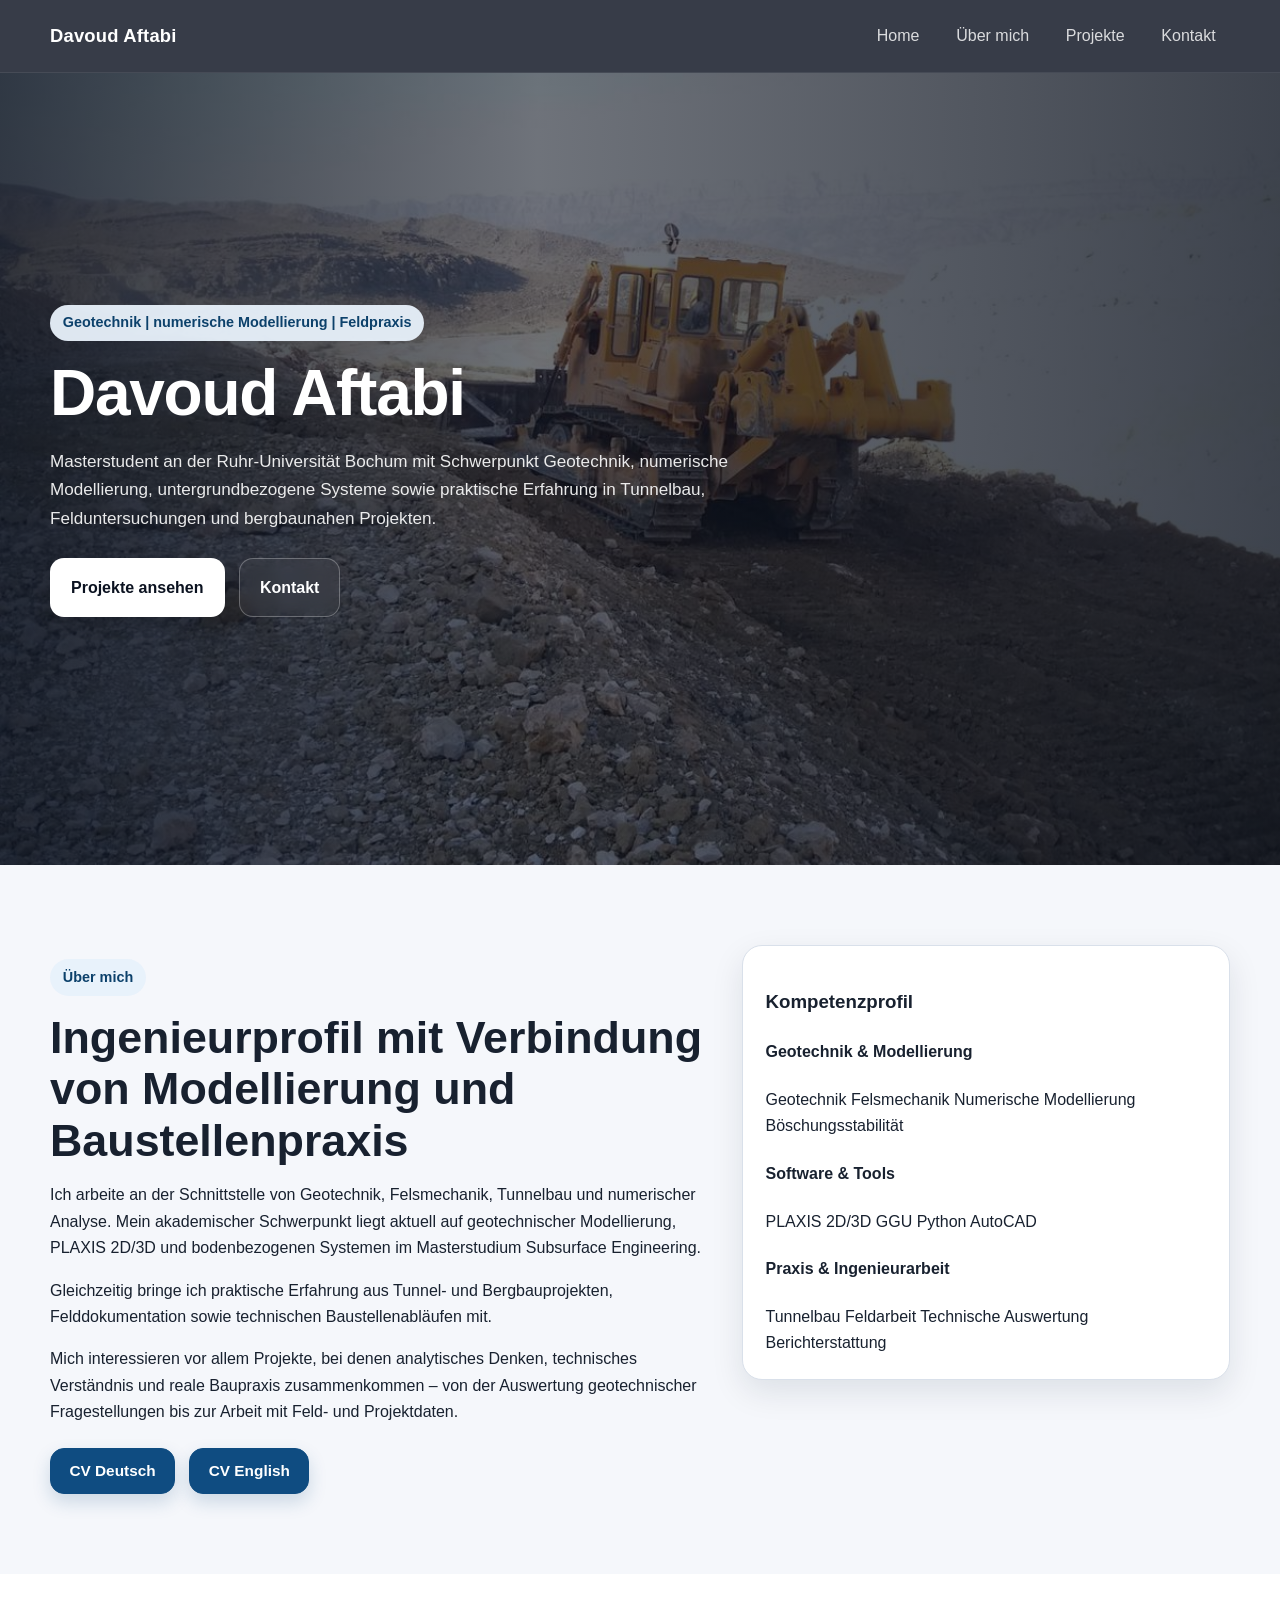
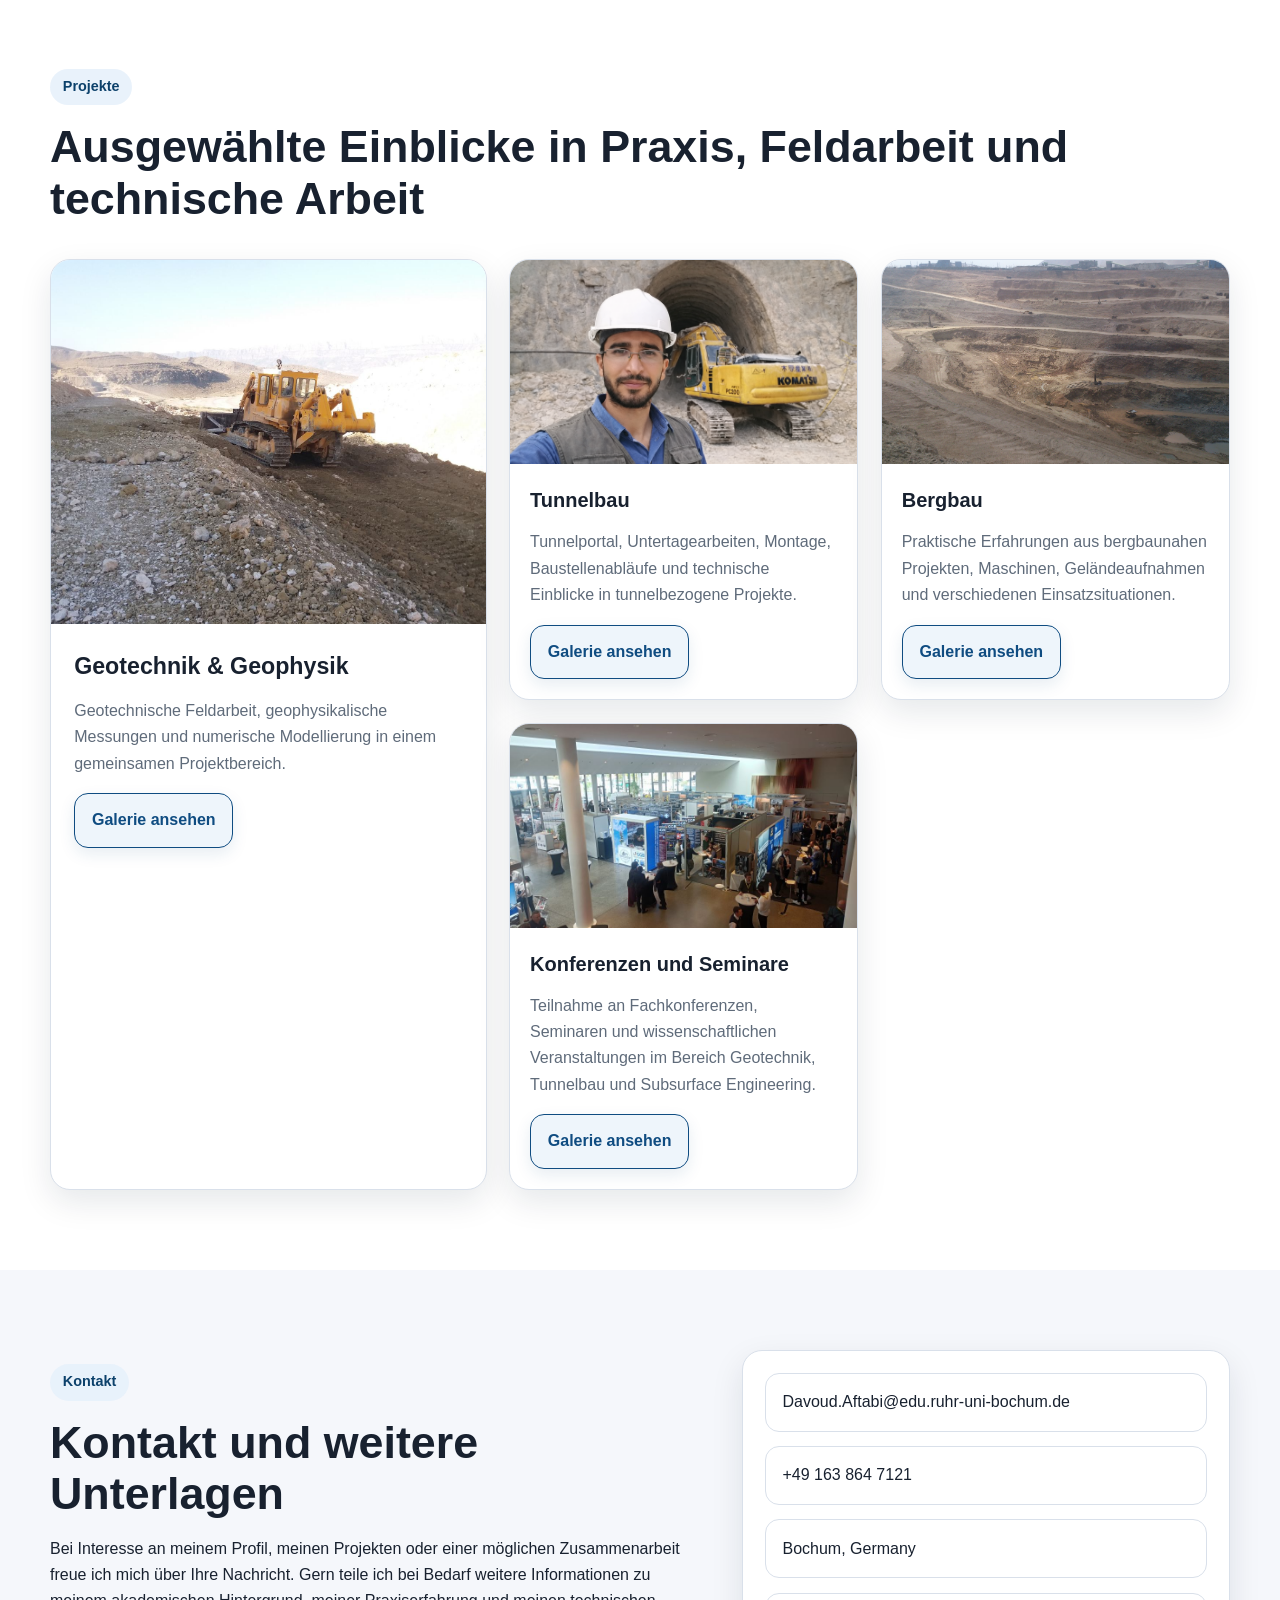
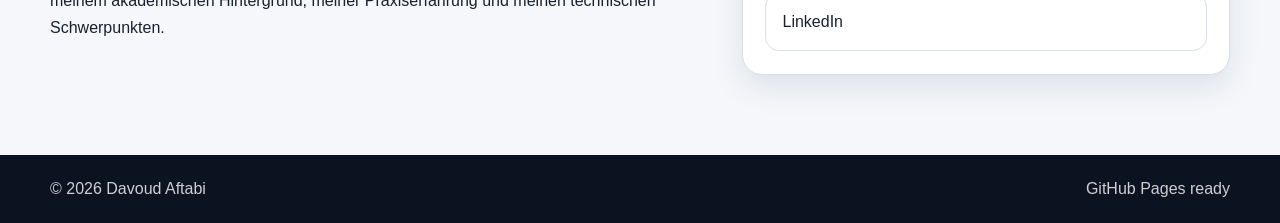
==== commit 07a5daa1: "Update index.html" ====
--- a/index.html
+++ b/index.html
@@ -82,17 +82,41 @@
         </div>
 
         <div class="info-card">
-          <h3>Schwerpunkte</h3>
-          <div class="tags">
-            <span>Geotechnik</span>
-            <span>PLAXIS 2D/3D</span>
-            <span>Tunnelbau</span>
-            <span>GGU</span>
-            <span>Feldarbeit</span>
-            <span>Numerische Modellierung</span>
-            <span>Felsmechanik</span>
-            <span>Python</span>
-            <span>AutoCAD</span>
+          <div class="competence-panel">
+  <h3>Kompetenzprofil</h3>
+
+  <div class="competence-grid">
+    <div class="competence-group">
+      <h4>Geotechnik & Modellierung</h4>
+      <div class="competence-tags">
+        <span>Geotechnik</span>
+        <span>Felsmechanik</span>
+        <span>Numerische Modellierung</span>
+        <span>Böschungsstabilität</span>
+      </div>
+    </div>
+
+    <div class="competence-group">
+      <h4>Software & Tools</h4>
+      <div class="competence-tags">
+        <span>PLAXIS 2D/3D</span>
+        <span>GGU</span>
+        <span>Python</span>
+        <span>AutoCAD</span>
+      </div>
+    </div>
+
+    <div class="competence-group">
+      <h4>Praxis & Ingenieurarbeit</h4>
+      <div class="competence-tags">
+        <span>Tunnelbau</span>
+        <span>Feldarbeit</span>
+        <span>Technische Auswertung</span>
+        <span>Berichterstattung</span>
+      </div>
+    </div>
+  </div>
+</div>
           </div>
         </div>
       </div>
--- a/styles.css
+++ b/styles.css
@@ -301,26 +301,60 @@
 /* Projects */
 .project-grid {
   display: grid;
-  grid-template-columns: repeat(3, 1fr);
-  gap: 1.25rem;
-  margin-top: 2rem;
+  grid-template-columns: 1.25fr 1fr 1fr;
+  gap: 1.4rem;
+  margin-top: 2.2rem;
+  align-items: stretch;
 }
 
 .project-card {
   overflow: hidden;
+  position: relative;
+  transition: 0.25s ease;
+}
+
+.project-card:hover {
+  transform: translateY(-4px);
+  box-shadow: 0 18px 42px rgba(14, 29, 52, 0.16);
+}
+
+.project-card:first-child {
+  grid-row: span 2;
+}
+
+.project-card:first-child img {
+  aspect-ratio: 4 / 3.35;
+}
+
+.project-card:not(:first-child) img {
+  aspect-ratio: 4 / 2.35;
 }
 
 .project-card img {
-  aspect-ratio: 4 / 3;
+  width: 100%;
   object-fit: cover;
+  transition: 0.3s ease;
+}
+
+.project-card:hover img {
+  transform: scale(1.035);
 }
 
 .project-body {
   padding: 1.25rem;
 }
 
+.project-card:first-child .project-body {
+  padding: 1.45rem;
+}
+
 .project-body h3 {
   margin: 0 0 0.75rem;
+  font-size: 1.25rem;
+}
+
+.project-card:first-child .project-body h3 {
+  font-size: 1.45rem;
 }
 
 .project-body p {
@@ -497,6 +531,10 @@
     grid-template-columns: 1fr 1fr;
   }
 
+  .project-card:first-child {
+    grid-row: auto;
+  }
+
   .two-col,
   .contact-grid,
   .gallery-top-layout {
@@ -546,6 +584,7 @@
     padding: 1.15rem 1.1rem;
   }
 }
+
 /* Conferences and seminars */
 .conference-section {
   display: grid;
@@ -655,6 +694,7 @@
     width: 100%;
   }
 }
+
 /* Image lightbox for galleries */
 .gallery-page-grid img,
 .conference-gallery img {
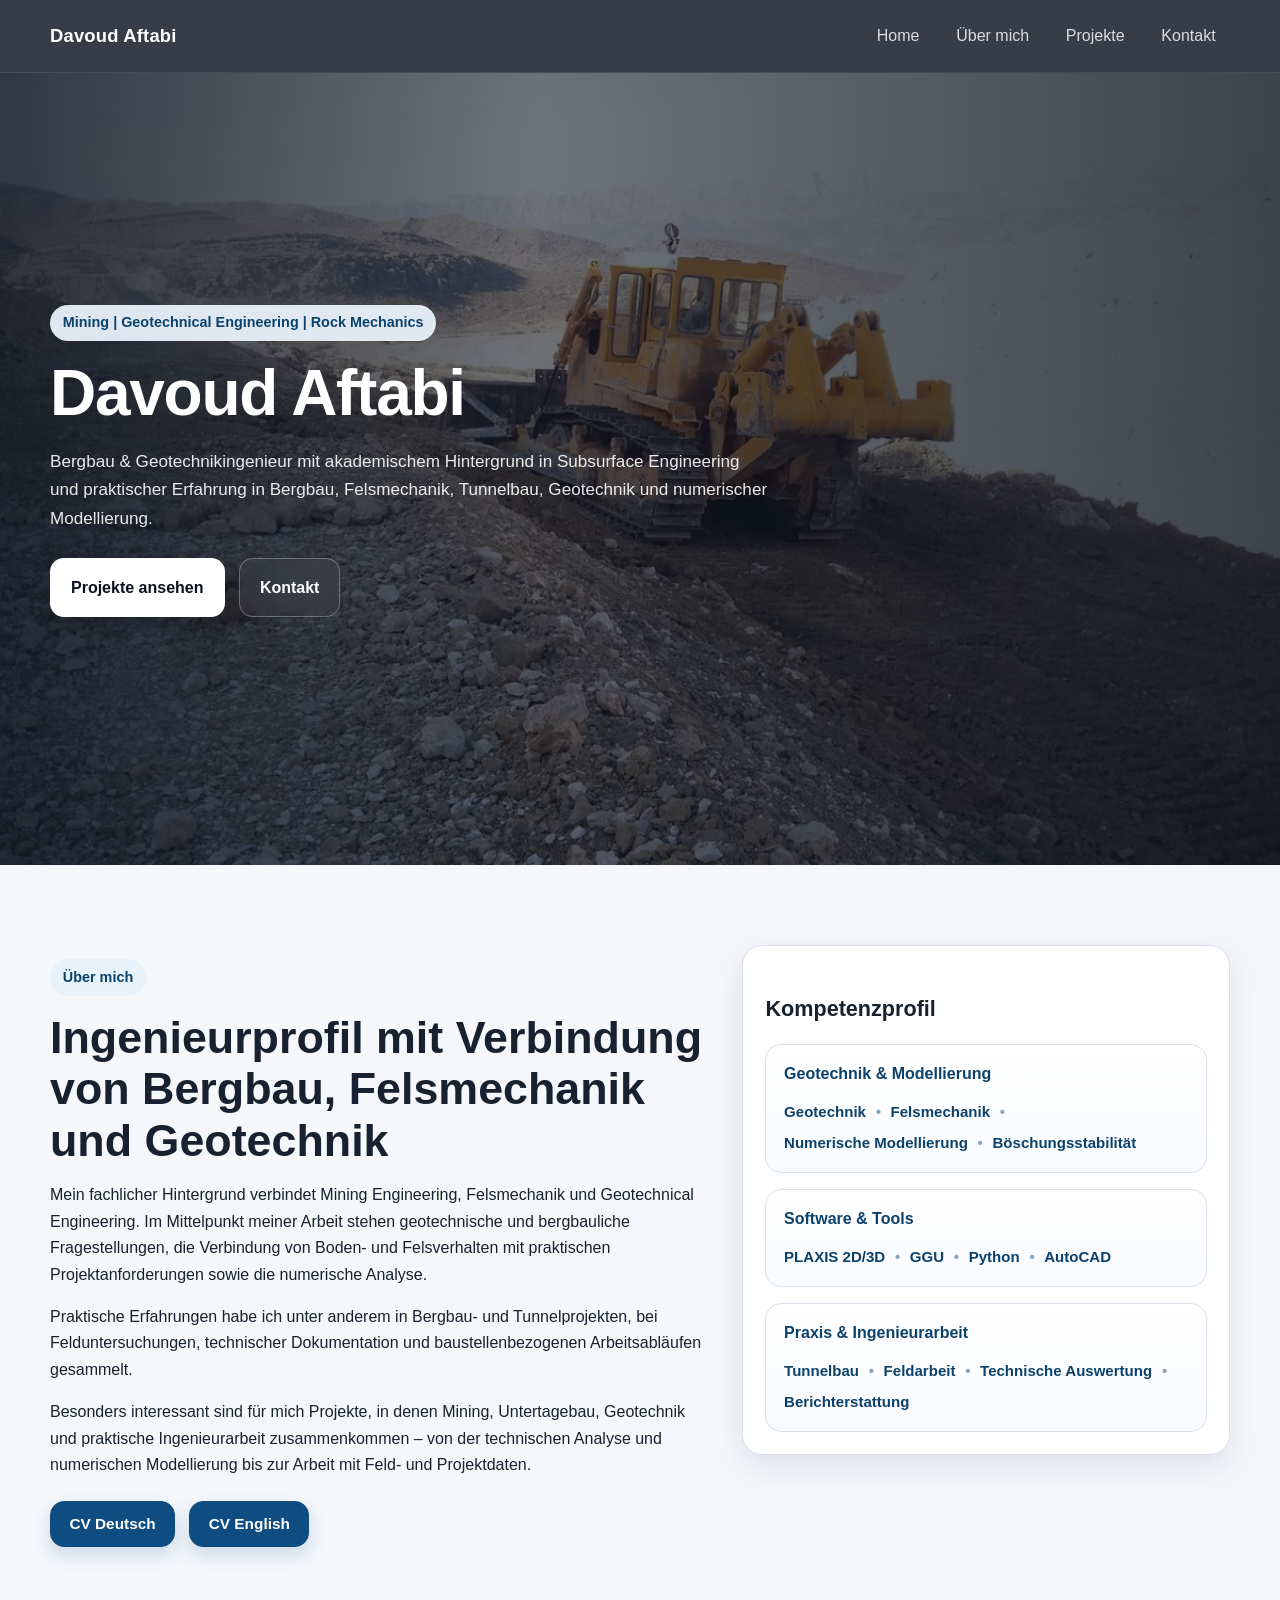
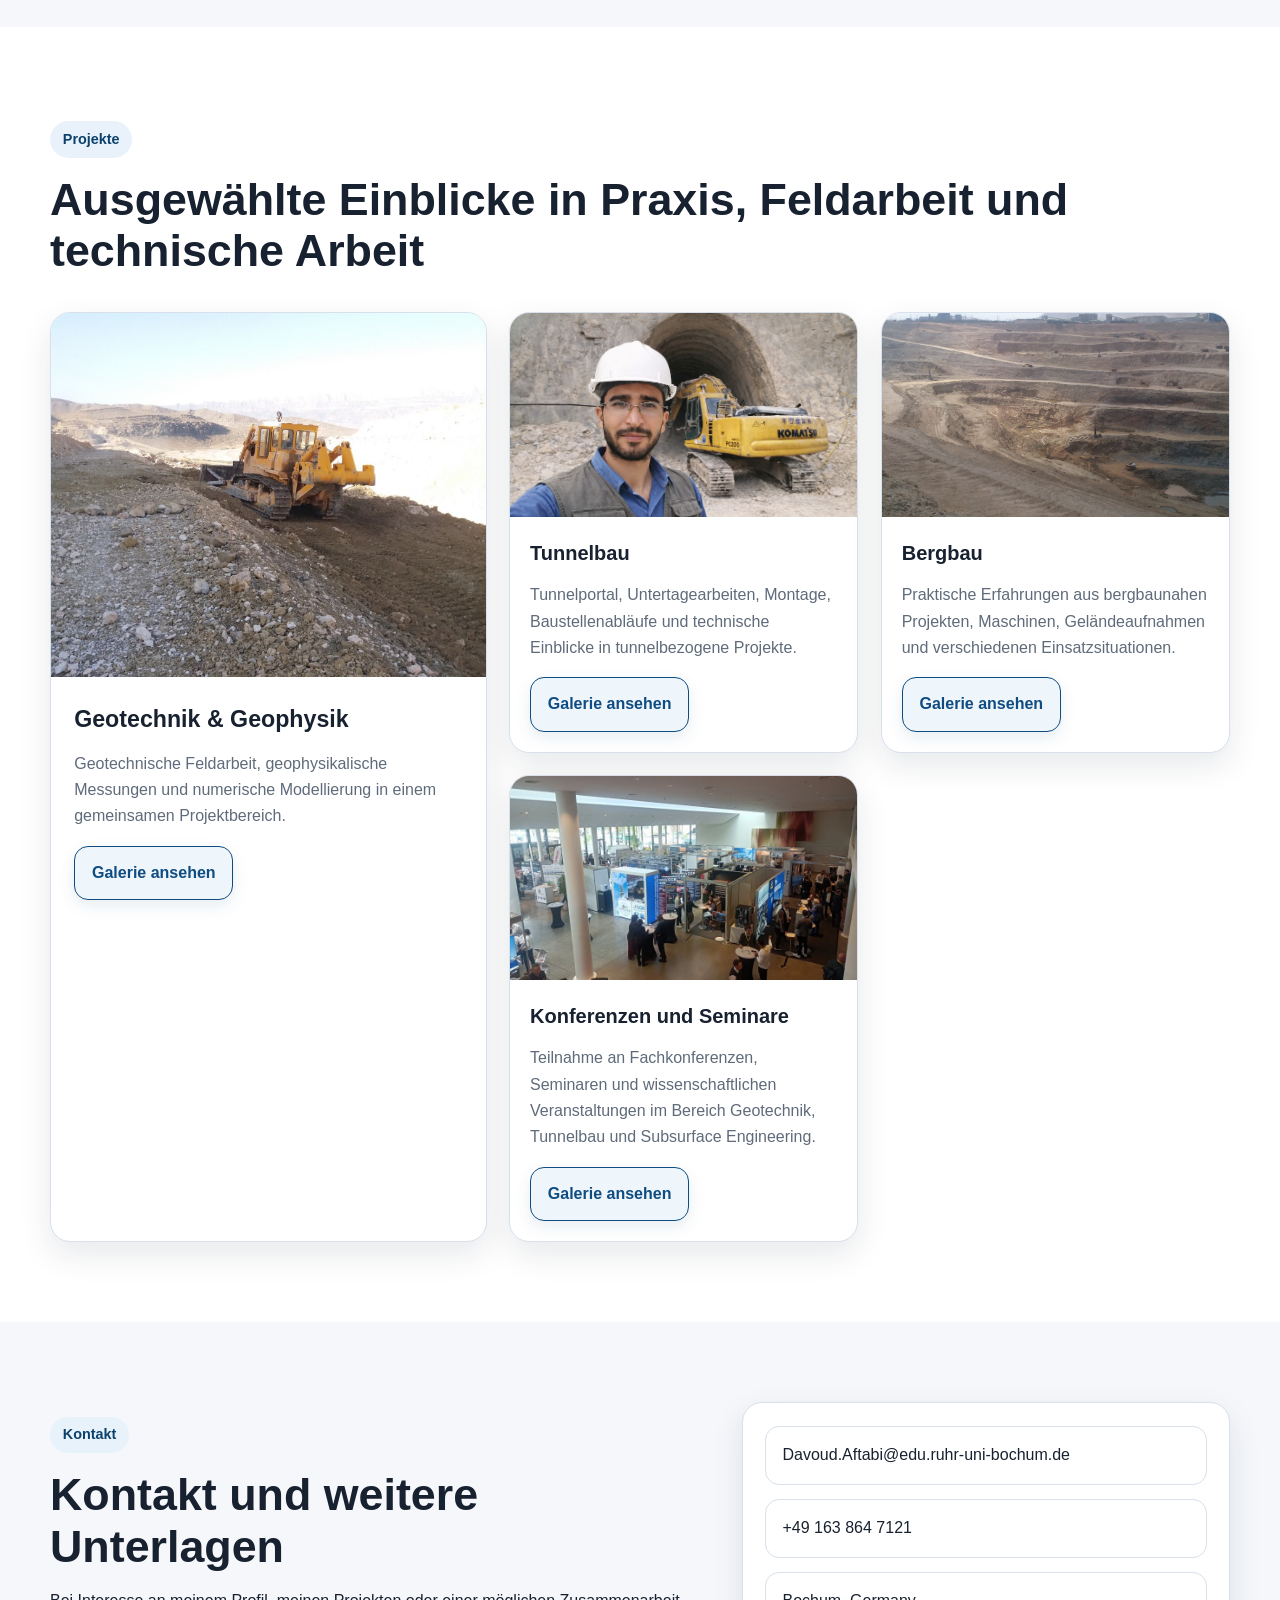
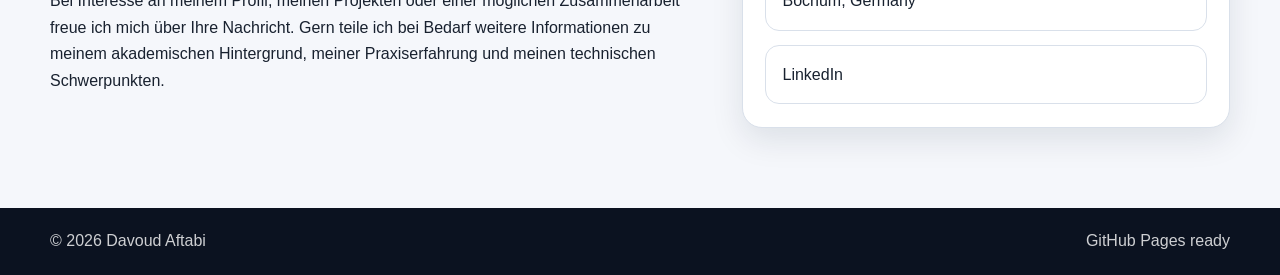
==== commit db23f9d5: "Update index.html" ====
--- a/index.html
+++ b/index.html
@@ -3,8 +3,8 @@
 <head>
   <meta charset="UTF-8" />
   <meta name="viewport" content="width=device-width, initial-scale=1.0" />
-  <title>Davoud Aftabi | Geotechnik & Projekte</title>
-  <meta name="description" content="Persönliche Website von Davoud Aftabi – Geotechnik, numerische Modellierung, Tunnelbau, Feldarbeit und Projekte." />
+  <title>Davoud Aftabi | Mining & Geotechnical Engineer</title>
+  <meta name="description" content="Davoud Aftabi – Mining & Geotechnical Engineer mit Erfahrung in Bergbau, Felsmechanik, Tunnelbau, Geotechnik und numerischer Modellierung." />
   <link rel="stylesheet" href="styles.css" />
   
   <!-- Google tag (gtag.js) -->
@@ -41,11 +41,14 @@
 
       <div class="container hero-grid">
         <div class="hero-content">
-          <span class="eyebrow">Geotechnik | numerische Modellierung | Feldpraxis</span>
+          <span class="eyebrow">Mining | Geotechnical Engineering | Rock Mechanics</span>
+
           <h1>Davoud Aftabi</h1>
+
           <p class="lead">
-            Masterstudent an der Ruhr-Universität Bochum mit Schwerpunkt Geotechnik, numerische Modellierung,
-            untergrundbezogene Systeme sowie praktische Erfahrung in Tunnelbau, Felduntersuchungen und bergbaunahen Projekten.
+
+              Bergbau & Geotechnikingenieur mit akademischem Hintergrund in Subsurface Engineering
+              und praktischer Erfahrung in Bergbau, Felsmechanik, Tunnelbau, Geotechnik und numerischer Modellierung.
           </p>
 
           <div class="hero-actions">
@@ -60,19 +63,23 @@
       <div class="container two-col">
         <div>
           <p class="section-label">Über mich</p>
-          <h2>Ingenieurprofil mit Verbindung von Modellierung und Baustellenpraxis</h2>
-          <p>
-            Ich arbeite an der Schnittstelle von Geotechnik, Felsmechanik, Tunnelbau und numerischer Analyse.
-            Mein akademischer Schwerpunkt liegt aktuell auf geotechnischer Modellierung, PLAXIS 2D/3D und bodenbezogenen
-            Systemen im Masterstudium Subsurface Engineering.
-          </p>
-          <p>
-            Gleichzeitig bringe ich praktische Erfahrung aus Tunnel- und Bergbauprojekten, Felddokumentation sowie
-            technischen Baustellenabläufen mit.
-          </p>
-          <p>
-            Mich interessieren vor allem Projekte, bei denen analytisches Denken, technisches Verständnis und reale
-            Baupraxis zusammenkommen – von der Auswertung geotechnischer Fragestellungen bis zur Arbeit mit Feld- und Projektdaten.
+          <h2>Ingenieurprofil mit Verbindung von Bergbau, Felsmechanik und Geotechnik</h2>
+          <p>
+            Mein fachlicher Hintergrund verbindet Mining Engineering, Felsmechanik und
+            Geotechnical Engineering. Im Mittelpunkt meiner Arbeit stehen geotechnische
+            und bergbauliche Fragestellungen, die Verbindung von Boden- und Felsverhalten
+            mit praktischen Projektanforderungen sowie die numerische Analyse.
+          </p>
+          <p>
+            Praktische Erfahrungen habe ich unter anderem in Bergbau- und Tunnelprojekten,
+            bei Felduntersuchungen, technischer Dokumentation und baustellenbezogenen
+            Arbeitsabläufen gesammelt.
+          </p>
+          <p>
+            Besonders interessant sind für mich Projekte, in denen Mining, Untertagebau,
+            Geotechnik und praktische Ingenieurarbeit zusammenkommen – von der
+            technischen Analyse und numerischen Modellierung bis zur Arbeit mit
+            Feld- und Projektdaten.
           </p>
 
           <div class="about-downloads">
--- a/styles.css
+++ b/styles.css
@@ -282,6 +282,7 @@
   color: var(--muted);
 }
 
+/* Old tag style - kept for other possible tag sections */
 .tags {
   display: flex;
   flex-wrap: wrap;
@@ -296,6 +297,59 @@
   border-radius: 999px;
   font-weight: 700;
   font-size: 0.92rem;
+}
+
+/* Competence profile */
+.competence-panel {
+  margin-top: 1.4rem;
+}
+
+.competence-panel h3 {
+  margin: 0 0 1.1rem;
+  font-size: 1.35rem;
+  color: var(--text);
+}
+
+.competence-grid {
+  display: grid;
+  grid-template-columns: 1fr;
+  gap: 1rem;
+}
+
+.competence-group {
+  padding: 1rem 1.1rem;
+  border: 1px solid var(--line);
+  border-radius: 16px;
+  background: linear-gradient(180deg, #ffffff 0%, #f8fbff 100%);
+}
+
+.competence-group h4 {
+  margin: 0 0 0.65rem;
+  color: var(--primary-dark);
+  font-size: 1rem;
+  font-weight: 800;
+}
+
+.competence-tags {
+  display: flex;
+  flex-wrap: wrap;
+  gap: 0.25rem;
+  color: #0c416b;
+  font-weight: 700;
+  font-size: 0.94rem;
+  line-height: 1.8;
+}
+
+.competence-tags span {
+  display: inline;
+}
+
+.competence-tags span:not(:last-child)::after {
+  content: " •";
+  margin-left: 0.35rem;
+  margin-right: 0.35rem;
+  color: #8aa4bd;
+  font-weight: 700;
 }
 
 /* Projects */
@@ -582,6 +636,14 @@
 
   .gallery-intro-text {
     padding: 1.15rem 1.1rem;
+  }
+
+  .competence-group {
+    padding: 0.95rem 1rem;
+  }
+
+  .competence-tags {
+    font-size: 0.9rem;
   }
 }
 
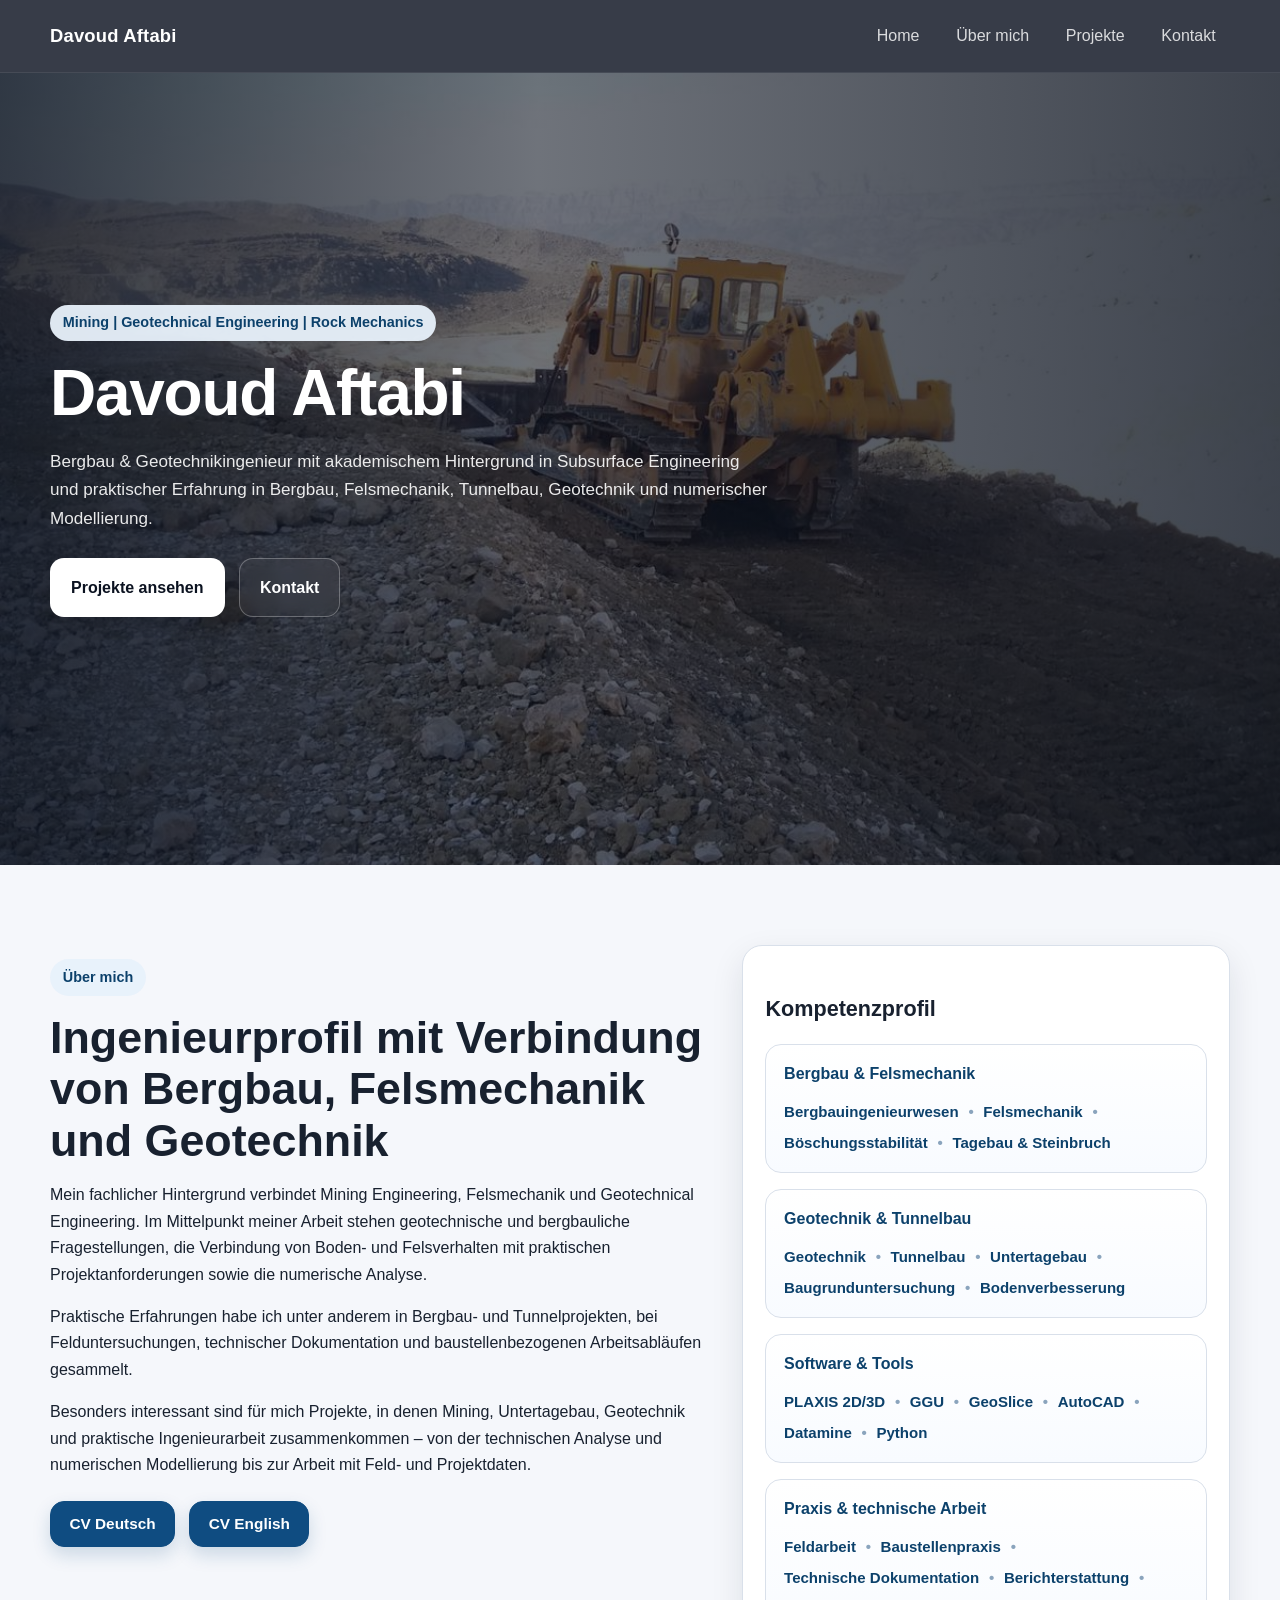
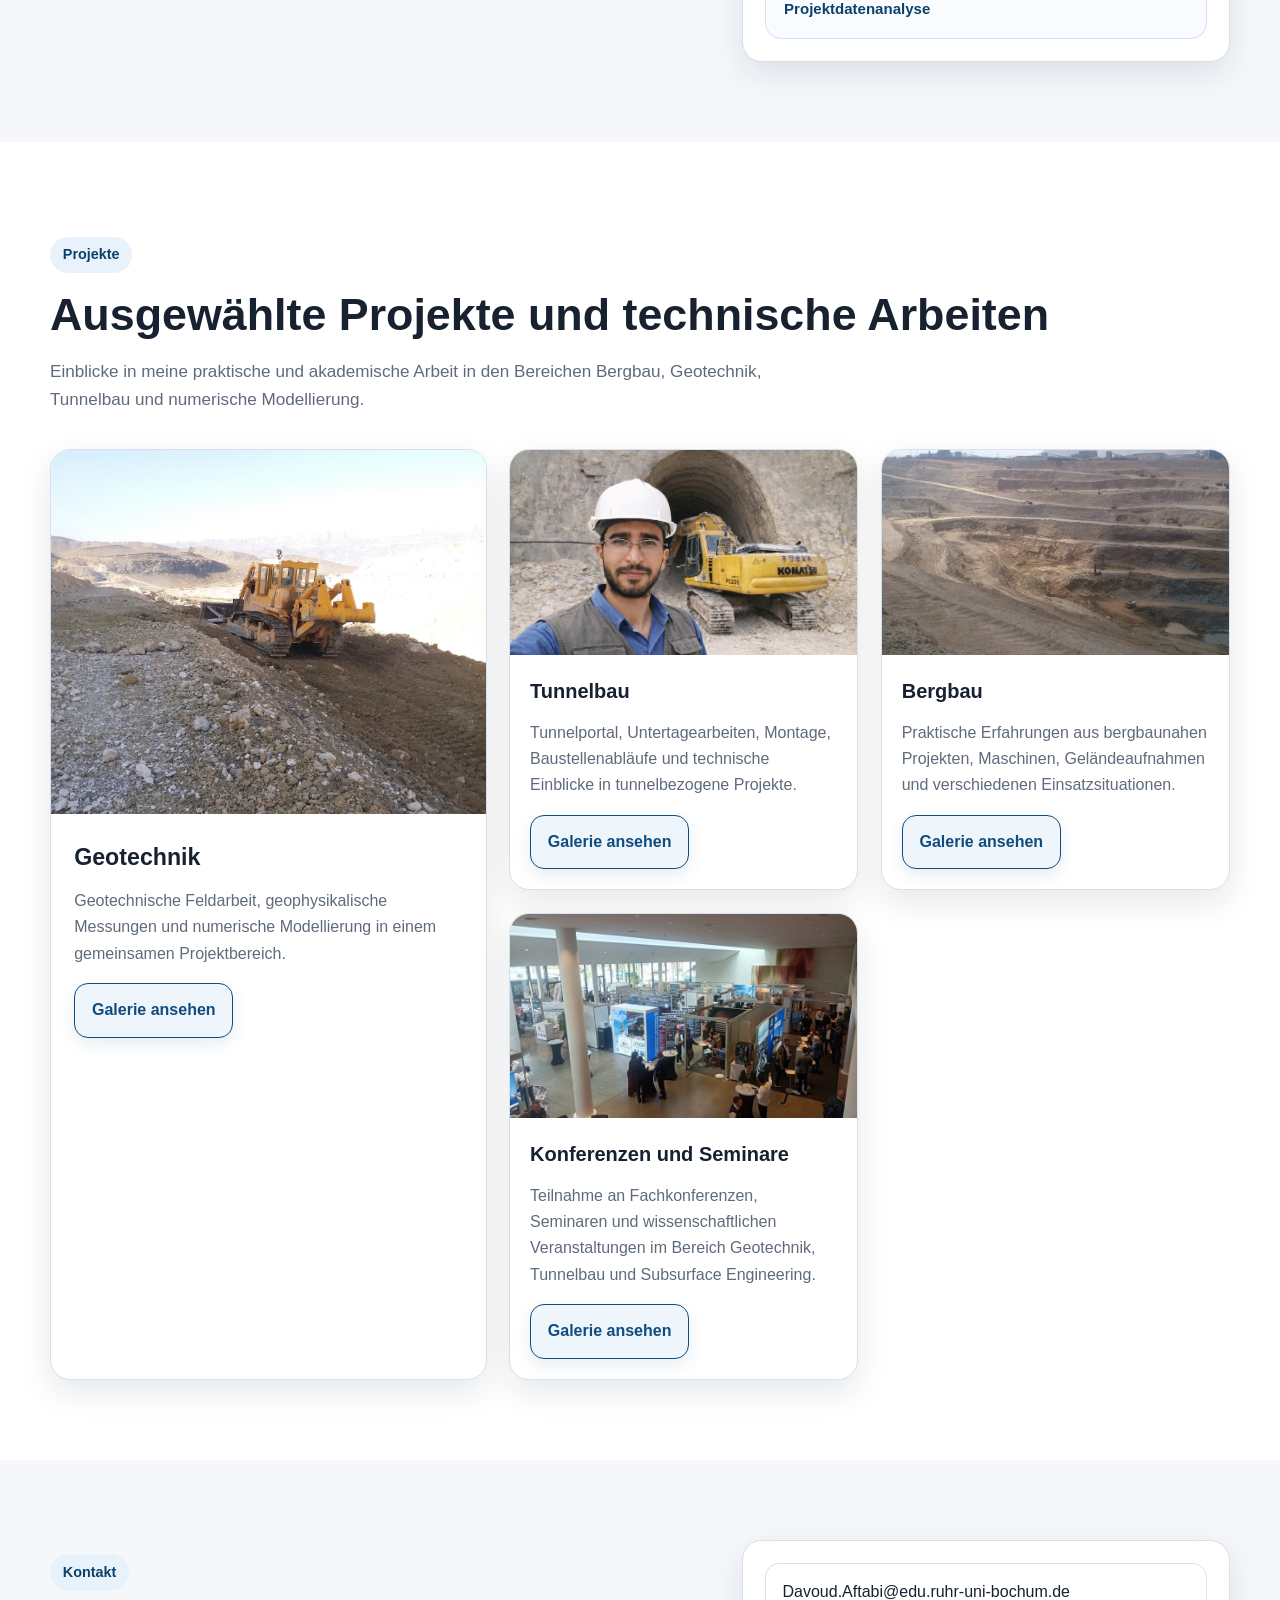
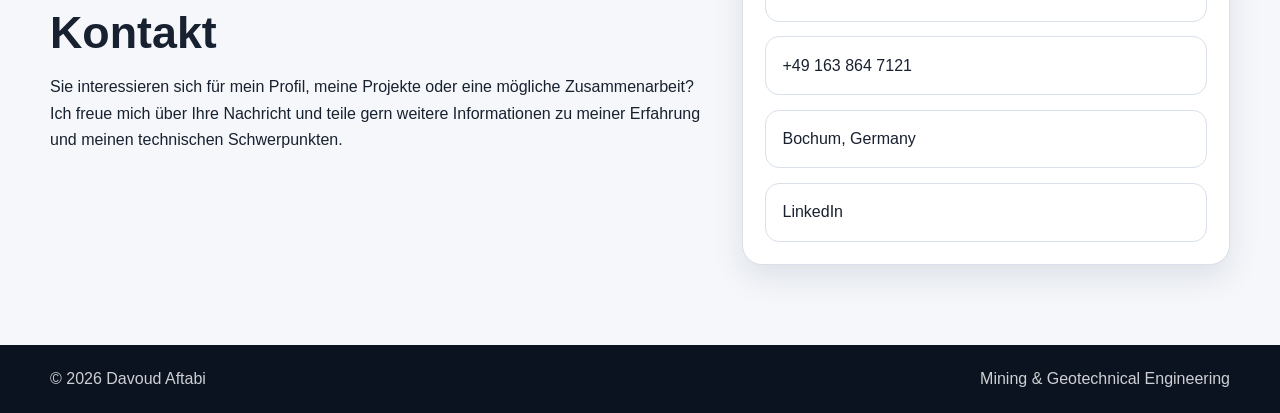
==== commit 28631724: "Update index.html" ====
--- a/index.html
+++ b/index.html
@@ -94,32 +94,46 @@
 
   <div class="competence-grid">
     <div class="competence-group">
-      <h4>Geotechnik & Modellierung</h4>
+      <h4>Bergbau & Felsmechanik</h4>
+      <div class="competence-tags">
+        <span>Bergbauingenieurwesen</span>
+        <span>Felsmechanik</span>
+        <span>Böschungsstabilität</span>
+        <span>Tagebau & Steinbruch</span>
+      </div>
+    </div>
+
+    <div class="competence-group">
+      <h4>Geotechnik & Tunnelbau</h4>
       <div class="competence-tags">
         <span>Geotechnik</span>
-        <span>Felsmechanik</span>
-        <span>Numerische Modellierung</span>
-        <span>Böschungsstabilität</span>
-      </div>
-    </div>
-
+        <span>Tunnelbau</span>
+        <span>Untertagebau</span>
+        <span>Baugrunduntersuchung</span>
+        <span>Bodenverbesserung</span>
+      </div>
+    </div>
+    
     <div class="competence-group">
       <h4>Software & Tools</h4>
       <div class="competence-tags">
         <span>PLAXIS 2D/3D</span>
         <span>GGU</span>
+        <span>GeoSlice</span>
+        <span>AutoCAD</span>
+        <span>Datamine</span>
         <span>Python</span>
-        <span>AutoCAD</span>
-      </div>
-    </div>
-
-    <div class="competence-group">
-      <h4>Praxis & Ingenieurarbeit</h4>
-      <div class="competence-tags">
-        <span>Tunnelbau</span>
-        <span>Feldarbeit</span>
-        <span>Technische Auswertung</span>
-        <span>Berichterstattung</span>
+      </div>
+    </div>
+
+    <div class="competence-group">
+      <h4>Praxis & technische Arbeit</h4>
+      <div class="competence-tags">
+      <span>Feldarbeit</span>
+      <span>Baustellenpraxis</span>
+      <span>Technische Dokumentation</span>
+      <span>Berichterstattung</span>
+      <span>Projektdatenanalyse</span>
       </div>
     </div>
   </div>
@@ -132,15 +146,17 @@
     <section id="projects" class="section">
       <div class="container">
         <p class="section-label">Projekte</p>
-        <h2>Ausgewählte Einblicke in Praxis, Feldarbeit und technische Arbeit</h2>
+        <h2>Ausgewählte Projekte und technische Arbeiten</h2>
         <p class="section-intro">
+          Einblicke in meine praktische und akademische Arbeit in den Bereichen Bergbau, Geotechnik,
+          Tunnelbau und numerische Modellierung.
         </p>
 
         <div class="project-grid">
           <article class="project-card">
             <img src="assets/Images/Geotechnik/G1.jpg" alt="Geotechnik und geophysikalische Feldarbeit" />
             <div class="project-body">
-              <h3>Geotechnik & Geophysik</h3>
+              <h3>Geotechnik</h3>
               <p>
                 Geotechnische Feldarbeit, geophysikalische Messungen und numerische Modellierung
                 in einem gemeinsamen Projektbereich.
@@ -189,11 +205,11 @@
       <div class="container contact-grid">
         <div>
           <p class="section-label">Kontakt</p>
-          <h2>Kontakt und weitere Unterlagen</h2>
-          <p>
-            Bei Interesse an meinem Profil, meinen Projekten oder einer möglichen Zusammenarbeit freue ich mich über Ihre Nachricht.
-            Gern teile ich bei Bedarf weitere Informationen zu meinem akademischen Hintergrund, meiner Praxiserfahrung
-            und meinen technischen Schwerpunkten.
+          <h2>Kontakt</h2>
+          <p>
+          Sie interessieren sich für mein Profil, meine Projekte oder eine mögliche
+          Zusammenarbeit? Ich freue mich über Ihre Nachricht und teile gern weitere
+          Informationen zu meiner Erfahrung und meinen technischen Schwerpunkten.
           </p>
         </div>
 
@@ -210,7 +226,7 @@
   <footer class="site-footer">
     <div class="container footer-wrap">
       <span>© 2026 Davoud Aftabi</span>
-      <span>GitHub Pages ready</span>
+      <span>Mining & Geotechnical Engineering</span>
     </div>
   </footer>
 </body>
